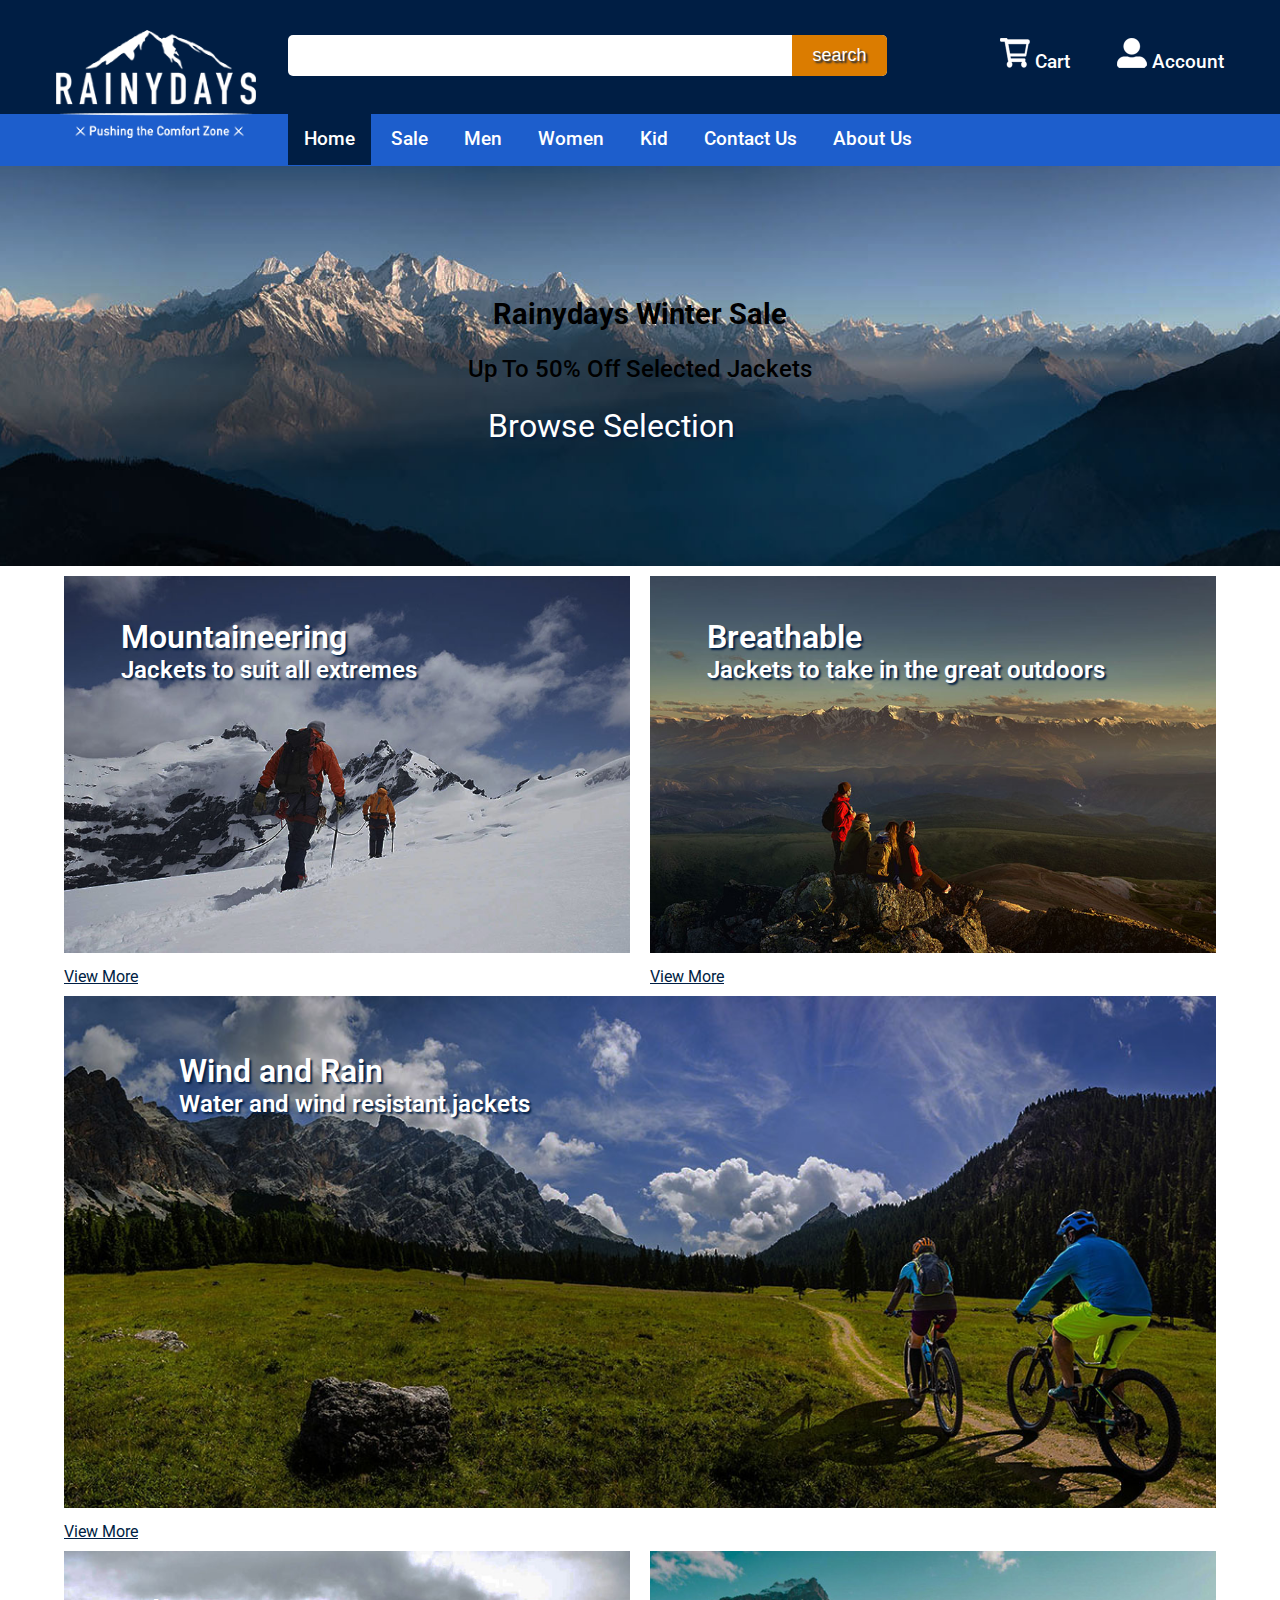
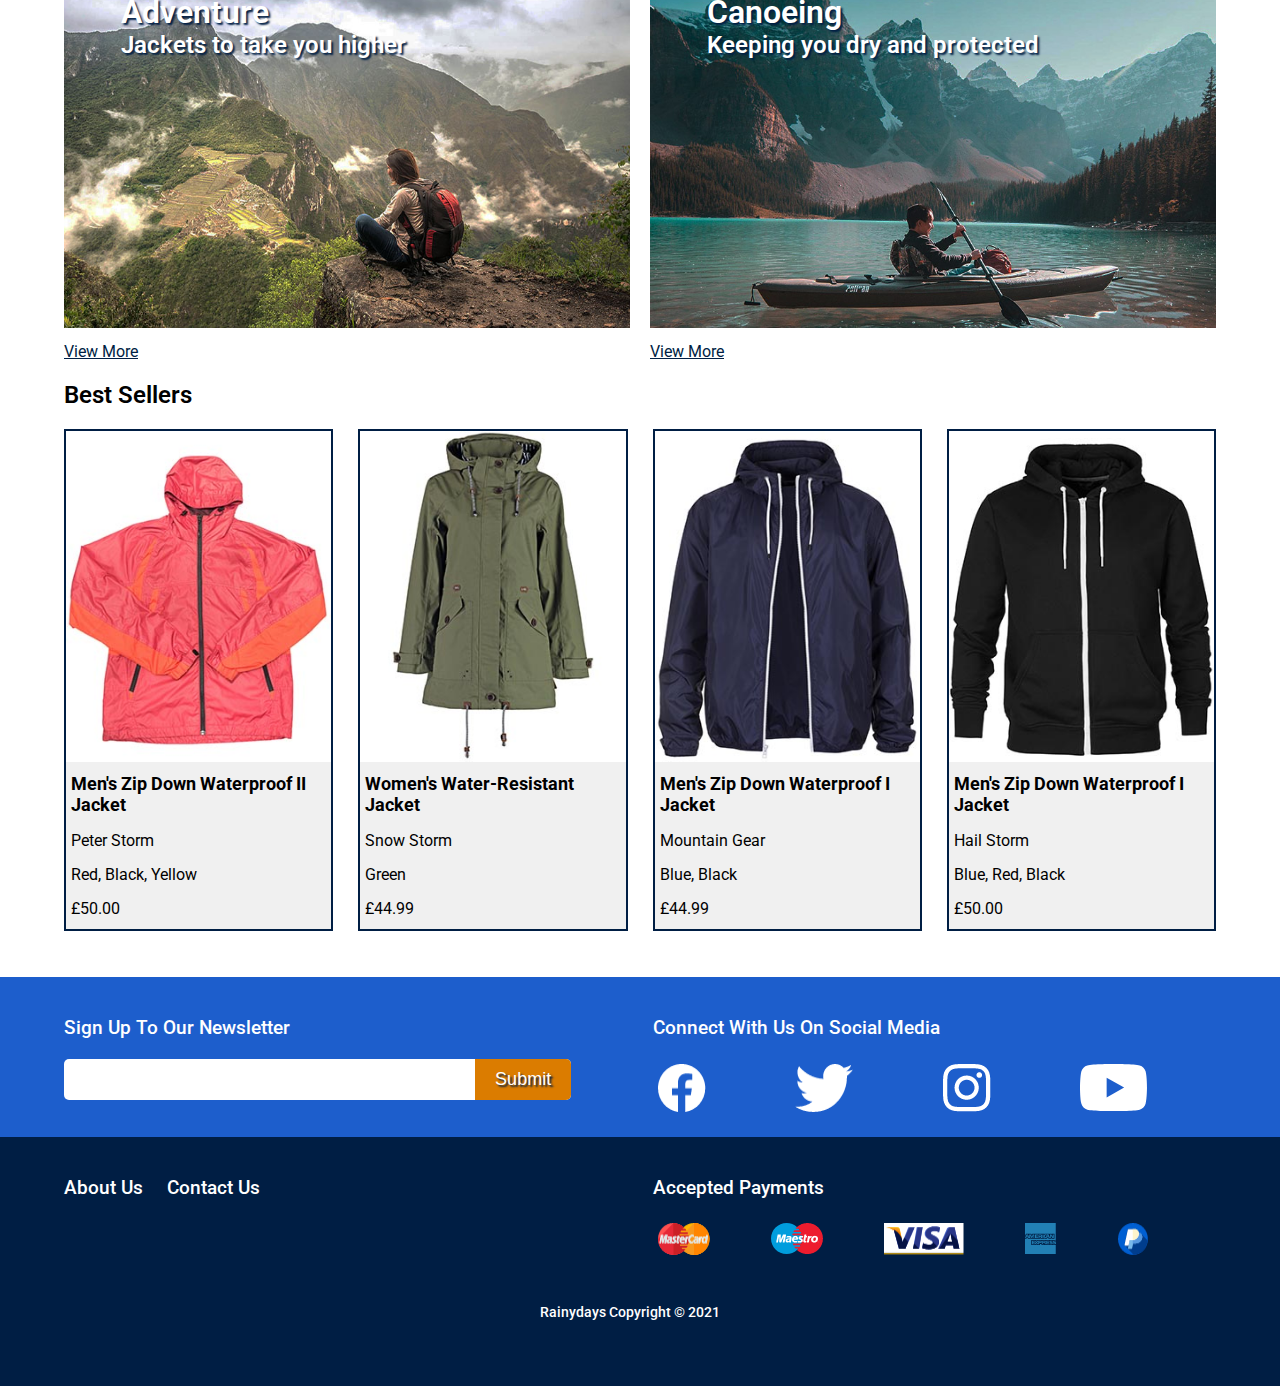
==== index.html @ 5846e400 "fixed icon names, missing label ids, etc" ====
<!DOCTYPE html>
<html lang="en-gb">
  <head>
    <meta charset="utf-8" />
    <meta name="viewport" content="width=device-width, initial-scale=1.0" />
    <meta name="author" content="Alexander Barrett" />
    <title>Rainydays | Jackets for all outdoor activities</title>
    <meta
      name="description"
      content="Rainydays sells jackets to suit all outdoor activities and weather conditions keeping you comfortable no matter the situation."
    />
    <link rel="preconnect" href="https://fonts.googleapis.com" />
    <link rel="preconnect" href="https://fonts.gstatic.com" crossorigin />
    <link
      href="https://fonts.googleapis.com/css2?family=Roboto:ital,wght@0,100;0,300;0,400;0,500;0,700;0,900;1,100;1,300;1,400;1,500;1,700;1,900&display=swap"
      rel="stylesheet"
    />
    <link rel="stylesheet" href="css/styles.css" />
    <link rel="stylesheet" href="css/index.css" />
  </head>
  <body>
    <header>
      <nav>
        <ul class="main-nav-container head-wrapper">
          <!-- menu drop down-->
          <li class="main-nav-menu">
            <label class="hamburger-label" for="menu-drop-down">
              <img
                src="images/interface_and_logo/menu_icon_1@2x.png"
                alt="Menu drop down"
                class="navigation-icons mobile-screen"
              />
            </label>
            <input type="checkbox" id="menu-drop-down" />
            <ul class="hamburger main-nav-menu">
              <li id="current"><a href="index.html">Home</a></li>
              <li><a href="products.html">Sale</a></li>
              <li><a href="products.html">Men</a></li>
              <li><a href="products.html">Women</a></li>
              <li><a href="products.html">Kid</a></li>
              <li><a href="contact.html">Contact Us</a></li>
              <li><a href="about.html">About Us</a></li>
            </ul>
          </li>
          <!-- search drop down-->
          <li class="main-nav-search">
            <label class="search-label" for="search-drop-down">
              <img
                src="images/interface_and_logo/search_icon_1@2x.png"
                alt="Search"
                class="navigation-icons mobile-screen"
              />
            </label>
            <input type="checkbox" id="search-drop-down" />
            <ul class="search main-nav-search">
              <li>
                <form action="#search">
                  <div class="input-container search-drop">
                    <input type="search" name="search" class="search-bar" />
                    <input type="submit" value="search" class="search-button" />
                  </div>
                </form>
              </li>
            </ul>
          </li>
          <!--Logo-->
          <li class="main-nav-logo">
            <a href="index.html">
              <img
                src="images/interface_and_logo/RainyDays_Logo_white_mobile.png"
                alt="Rainydays Logo"
                class="logo_mobile mobile-screen"
              />
              <img src="images/interface_and_logo/RainyDays_Logo_white.png" alt="Rainydays Logo" class="desktop-logo" />
            </a>
          </li>
          <!--Cart-->
          <li class="main-nav-cart">
            <a href="cart.html">
              <img src="images/interface_and_logo/empty_cart_icon_1@2x.png" alt="Cart Empty" class="navigation-icons" />
              <span class="desktop-nav">Cart</span>
            </a>
          </li>
          <li class="main-nav-account">
            <a href="account.html">
              <img src="images/interface_and_logo/account_icon_1@2x.png" alt="Account" class="navigation-icons" />
              <span class="desktop-nav">Account</span>
            </a>
          </li>
        </ul>
      </nav>
    </header>
    <main>
      <!-- welcome banner -->

      <section class="welcome-banner">
        <div class="page-wrapper">
          <div class="banner-content">
            <h1>Rainydays Winter Sale</h1>
            <p>Up To 50% Off Selected Jackets</p>
            <a href="products.html" class="cta">Browse Selection</a>
          </div>
        </div>
      </section>
      <!-- Quick links to men, women, kids disappear on tablet? and Desktop-->
      <section class="page-wrapper hide-quick-links">
        <h2>Browse Our Jackets</h2>
        <div class="quick-links">
          <div>
            <a href="products.html">
              <img src="images/promo_and_home_photos/men_small_square.jpg" alt="Men's Jackets" />
            </a>
            <h3>Men</h3>
          </div>
          <div>
            <a href="products.html">
              <img src="images/promo_and_home_photos/women_small_square.jpg" alt="Women's Jackets" />
            </a>
            <h3>Women</h3>
          </div>
          <div>
            <a href="products.html">
              <img src="images/promo_and_home_photos/kids_small_square.jpg" alt="Kid's Jackets" />
            </a>
            <h3>Kids</h3>
          </div>
        </div>
      </section>
      <!--  Promotional image section  -->
      <section class="promo-images page-wrapper">
        <div class="promo-images-grid">
          <div class="promo-images-container">
            <a href="products.html">
              <img
                src="images/promo_and_home_photos/mountain_climbing_small.jpg"
                alt="Mountain climbing"
                class="small-images"
              />
              <img
                src="images/promo_and_home_photos/mountain_climbing_large.jpg"
                alt="Mountain climbing"
                class="large-images"
              />
              <div class="image-content">
                <h2>Mountaineering</h2>
                <p>Jackets to suit all extremes</p>
              </div>
              <div class="image-content-button">
                <span class="cta">View More</span>
              </div>
            </a>
          </div>
          <div class="promo-images-container">
            <a href="products.html">
              <img
                src="images/promo_and_home_photos/mountain_view_small.jpg"
                alt="People sitting, with mountain range view"
                class="small-images"
              />
              <img
                src="images/promo_and_home_photos/mountain_view_large.jpg"
                alt="People sitting, with mountain range view"
                class="large-images"
              />
              <div class="image-content">
                <h2>Breathable</h2>
                <p>Jackets to take in the great outdoors</p>
              </div>
              <div class="image-content-button">
                <span class="cta">View More</span>
              </div>
            </a>
          </div>
        </div>
        <div class="promo-images-container">
          <a href="products.html">
            <img
              src="images/promo_and_home_photos/scenic_cycling_small.jpg"
              alt="Cycling through green scenery"
              class="small-wide-images"
            />
            <img
              src="images/promo_and_home_photos/scenic_cycling_medium.jpg"
              alt="Cycling through green scenery"
              class="medium-images"
            />
            <img
              src="images/promo_and_home_photos/scenic_cycling_large.jpg"
              alt="Cycling through green scenery"
              class="large-images"
            />
            <div class="image-content">
              <h2>Wind and Rain</h2>
              <p>Water and wind resistant jackets</p>
            </div>
            <div class="image-content-button">
              <span class="cta">View More</span>
            </div>
          </a>
        </div>
        <div class="promo-images-grid">
          <div class="promo-images-container">
            <a href="products.html">
              <img
                src="images/promo_and_home_photos/mountain_sitting_small.jpg"
                alt="Sitting up high with the mountains"
                class="small-images"
              />
              <img
                src="images/promo_and_home_photos/mountain_sitting_large.jpg"
                alt="Sitting up high with the mountains"
                class="large-images"
              />
              <div class="image-content">
                <h2>Adventure</h2>
                <p>Jackets to take you higher</p>
              </div>
              <div class="image-content-button">
                <span class="cta">View More</span>
              </div>
            </a>
          </div>
          <div class="promo-images-container">
            <a href="products.html">
              <img
                src="images/promo_and_home_photos/canoe_small.jpg"
                alt="Canoeing in turquoise waters"
                class="small-images"
              />
              <img
                src="images/promo_and_home_photos/canoe_large.jpg"
                alt="Canoeing in turquoise waters"
                class="large-images"
              />
              <div class="image-content">
                <h2>Canoeing</h2>
                <p>Keeping you dry and protected</p>
              </div>
              <div class="image-content-button">
                <span class="cta">View More</span>
              </div>
            </a>
          </div>
        </div>
      </section>
      <!--  Best sellers section  -->
      <section class="featured-products page-wrapper">
        <h2>Best Sellers</h2>
        <div class="product-list-grid">
          <div class="product-item">
            <a href="product.html">
              <img src="images/products/red_jacket_small.jpg" alt="Red Jacket" />
            </a>
            <h3>Men's Zip Down Waterproof II Jacket</h3>
            <div>
              <p>Peter Storm</p>
              <p>Red, Black, Yellow</p>
              <p>£50.00</p>
            </div>
          </div>
          <div class="product-item">
            <a href="product.html">
              <img src="images/products/green_jacket_small.jpg" alt="Green Jacket" />
            </a>
            <h3>Women's Water-Resistant Jacket</h3>
            <div>
              <p>Snow Storm</p>
              <p>Green</p>
              <p>£44.99</p>
            </div>
          </div>
          <div class="product-item">
            <a href="product.html">
              <img src="images/products/blue_jacket_small.jpg" alt="Blue Jacket" />
            </a>
            <h3>Men's Zip Down Waterproof I Jacket</h3>
            <div>
              <p>Mountain Gear</p>
              <p>Blue, Black</p>
              <p>£44.99</p>
            </div>
          </div>
          <div class="product-item">
            <a href="product.html">
              <img src="images/products/black_jacket_small.jpg" alt="Black Jacket" />
            </a>
            <h3>Men's Zip Down Waterproof I Jacket</h3>
            <div>
              <p>Hail Storm</p>
              <p>Blue, Red, Black</p>
              <p>£50.00</p>
            </div>
          </div>
        </div>
      </section>
    </main>

    <footer>
      <section class="foot-top">
        <div class="foot-wrapper page-wrapper">
          <div class="sign-up-container">
            <form class="sign-up">
              <label for="signup-email">Sign Up To Our Newsletter</label>
              <div class="input-container">
                <input type="email" name="signup-email" id="signup-email" class="email-input" />
                <input type="submit" value="Submit" class="submit-button" />
              </div>
            </form>
          </div>
          <div>
            <p class="">Connect With Us On Social Media</p>
            <div class="footer-icon-flexbox">
              <img src="images/interface_and_logo/icons/Icon-awesome-facebook.png" alt="Facebook Icon" />
              <img src="images/interface_and_logo/icons/Icon-awesome-twitter.png" alt="Twitter Icon" />
              <img src="images/interface_and_logo/icons/Icon-awesome-instagram.png" alt="Instagram Icon" />
              <img src="images/interface_and_logo/icons/Icon-awesome-youtube.png" alt="Youtube Icon" />
            </div>
          </div>
        </div>
      </section>
      <section class="foot-bot">
        <div class="foot-wrapper page-wrapper">
          <div>
            <p><a href="about.html" class="">About Us</a></p>
            <p><a href="contact.html" class="">Contact Us</a></p>
          </div>
          <div class="payment-icons">
            <p>Accepted Payments</p>
            <div class="footer-icon-flexbox">
              <img src="images/interface_and_logo/icons/mastercard_logo_1x.png" alt="Mastercard Logo" />
              <img src="images/interface_and_logo/icons/maestro_logo_1x.png" alt="Maestro Logo" />
              <img src="images/interface_and_logo/icons/visa_logo_1x.png" alt="Visa Logo" />
              <img src="images/interface_and_logo/icons/american_express_logo_1x.png" alt="American Express Logo" />
              <img src="images/interface_and_logo/icons/pay_pal_logo.png" alt="Pay Pal Logo" />
            </div>
          </div>
        </div>
        <div class="footer-copyright">
          <p>Rainydays Copyright &copy; 2021</p>
        </div>
      </section>
    </footer>
  </body>
</html>
---- css/styles.css ----
/* colors */
:root {
  --dark-blue: #001e44;
  --light-blue: #1d5ecc;
  --cta-orange: #db7c00;
  --cta-green: #1bc2a3;
  --grey: #f0f0f0;
}

/*
Font Sizes:
10px = 0.625rem
12px = 0.75rem      captions sorting
14px = 0.875rem 
16px = 1rem         (base) regular (400) - body, medium (500) - subhead 2
18px = 1.125rem     medium (500)- buttons + subhead 1
20px = 1.25rem      medium (500)- page header
24px = 1.5rem       medium (500)- home pic caption text
30px = 1.875rem
32px = 2rem         regular (400) - picture headers

*/

body {
  margin: auto;
  padding-top: 0px;
  font-family: roboto;
  min-height: 100vh;
  display: grid;
  grid-template-rows: auto 1fr auto;
}

/*General styles*/

header {
  background: var(--dark-blue);
  z-index: 1; /*prevent banner link area covering parts of header*/
}

header,
footer {
  color: #fff;
}

h1 {
  font-size: 1.8rem;
  margin-top: 10px;
  text-align: center;
}

h2 {
  font-size: 1.5rem;
  font-weight: 600;
}

h3 {
  font-size: 1.125rem;
}

footer p {
  font-size: 1.2rem;
  font-weight: 500;
}

a {
  cursor: pointer;
  color: #001e44;
}

header a,
footer a {
  text-decoration: none;
  color: #fff;
  font-size: 1.2rem;
  font-weight: 500;
}

div.page-bread-crumbs {
  margin: 10px;
}

/*standard wrappers for content (careful where adding to nav bar and footer)*/
.head-wrapper,
.page-wrapper {
  max-width: 1200px;
  width: 90%;
  margin: 0px auto;
}

/*Hidden for small screens and hamburgers*/
.desktop-nav-account,
#menu-drop-down,
#search-drop-down,
.large-images,
.medium-images,
.desktop-nav,
.desktop-logo,
.main-nav-contact {
  display: none;
}

/*general input, form and button styles*/

footer input,
nav input {
  /*because safari is annoying!*/
  -webkit-appearance: none;
  -moz-appearance: none;
  appearance: none;
  opacity: 1; /*stops faded appearance*/
  display: inline;
  padding: 10px;
  margin: 0;
  border: none;
  font-size: 1.125rem;
  font-weight: 500;
  border-radius: 5px;
}

.input-container {
  display: block;
  position: relative;
  width: 90%;
  height: 100%;
  background-color: white;
  box-sizing: border-box;
  border: none;
  padding: 0;
  border-radius: 5px;
  height: 41px;
  margin: 0;
}

.email-input,
.search-bar {
  height: 100%;
  width: 100%;
  background-color: transparent;
  padding: 0px 0px 0px 5px;
}

/*adjust search bar for drop down to avoid hitting edges of screen */
ul search {
  margin: 0 20px;
}

.search-drop {
  margin: 0 20px;
}

/*input buttons*/
.submit-button,
.search-button {
  position: absolute;
  color: #fff;
  background: var(--cta-orange);
  cursor: pointer;
  border-radius: 0px 5px 5px 0px;
  font-weight: 500;
  text-shadow: 2px 2px 2px var(--dark-blue);
  position: absolute;
  top: 0;
  right: 0;
}

.search-button,
.submit-button {
  height: 100%; /*needed to fix firefox 1px difference!*/
  padding: 0 20px;
  width: auto;
}

span {
  content: "\A";
  white-space: pre;
}
/* general hover interactions*/

.submit-button:hover,
.search-button:hover {
  color: var(--cta-orange);
  background-color: #fff;
  outline: 2px solid var(--cta-orange);
  text-shadow: none;
}

section.featured-products a img:hover,
section.promo-images a img:hover {
  outline: 5px solid var(--dark-blue);
  outline-offset: -5px;
}

.welcome-banner a:hover {
  text-decoration: none;
  text-shadow: 4px 4px 2px var(--light-blue);
}

a:hover {
  text-decoration: underline;
}

/*-------  Navigation --------*/
/* need to add a drop shadow to the menu element maybe on smaller pages when it hits footer*/

nav ul {
  margin: 0;
  padding-left: 0;
  display: flex;
  justify-content: space-between;
}

nav li {
  display: block;
  float: left;
  padding: 1rem;
  text-decoration: none;
}

nav ul li ul {
  background: var(--light-blue);
  display: none;
  position: absolute;
  margin-top: 0px;
  left: 0px;
}

nav ul li.main-nav-cart ul {
  display: inline-flex;
  position: relative;
  background: none;
}

nav ul li ul li {
  background: var(--light-blue);
  position: relative;
  z-index: 1;
  /* put menu drop on top of page content highest number on top when multiples items use it, need pos fix/rel/absolute*/
}

nav ul li.main-nav-cart ul li {
  background: none;
}

/*show the check box menus*/
#search-drop-down:checked ~ ul,
#menu-drop-down:checked ~ ul {
  display: block;
}

.hamburger li,
.search li {
  width: 100vw;
}

.logo_mobile {
  padding-top: 10px;
  min-width: 80px;
  max-width: 180px;
  width: 100%;
}

.navigation-icons {
  min-width: 25px;
  max-width: 50px;
  width: 100%;
  padding-top: 20px;
  margin-bottom: 15px; /*to push drop downs down*/
}

/*-------  Footer styling  --------*/

footer img {
  padding: 5px;
}

.payment-icons img {
  max-width: 80px;
}

.foot-top {
  background: var(--light-blue);
  padding: 20px 0px;
}

.foot-bot {
  background: var(--dark-blue);
  padding: 20px 0px;
}

footer input {
  border: none;
  width: 80%;
}

div.sign-up-container {
  margin-top: 9px;
}

footer div.input-container {
  margin-top: 20px;
}

footer label {
  font-size: 1.2rem;
  font-weight: 500;
}

footer form {
  padding: 10px 0;
}

.footer-icon-flexbox {
  display: flex;
  justify-content: space-between;
  max-width: 500px;
}

.footer-copyright {
  text-align: center;
  padding: 30px 0px;
}

.footer-copyright p {
  font-size: 0.9rem;
}

/*------- Home Page Content ------*/

/*quick links section on mobile*/

.quick-links {
  display: grid;
  grid-template-columns: repeat(3, minmax(0, 1fr));
  grid-gap: 10px;
}

div.quick-links img {
  border-radius: 50%;
  width: 100%;
}

div.quick-links h3 {
  text-align: center;
}

/*---banner and promo image styling --*/

.welcome-banner {
  background-image: url("../images/promo_and_home_photos/home_banner_small_dark.jpg");
  background-size: cover;
  min-height: 400px;
  background-repeat: no-repeat;
  background-position-x: center;
  background-position-y: top;
  position: relative;
}

section.welcome-banner p {
  font-size: 1.5rem;
  font-weight: 500;
}

.banner-content {
  position: absolute;
  top: 50%;
  left: 50%;
  transform: translate(-50%, -50%);
}

.welcome-banner a {
  font-size: 2rem;
  margin-bottom: 0;
  text-align: center;
  padding: 20px;
}

.welcome-banner a,
div.image-content p,
div.image-content h2 {
  text-decoration: none;
  color: #fff;
  text-shadow: 2px 2px 2px var(--dark-blue);
}

.promo-images-container {
  position: relative;
}

.image-content {
  position: absolute;
  top: 10%;
  left: 10%;
}

div.image-content h2 {
  font-size: 2rem;
  margin: 10px 0px 0px 0px;
}

div.image-content p {
  margin: 0 30px 0 0;
  font-size: 1.5rem;
  font-weight: 600;
}

section.promo-images img {
  width: 100%;
  margin: 10px 0px;
}

/* bestsellers/product list page */

.product-list-grid {
  display: grid;
  grid-template-columns: repeat(1, 1fr);
  grid-auto-rows: 1fr;
  row-gap: 25px;
  margin-bottom: 50px;
}

.product-item {
  background-color: var(--grey);
  display: grid;
  border: 2px solid var(--dark-blue);
  grid-template-rows: auto 2/5 3/5 auto;
  height: 100%;
}

.product-item img {
  width: 100%;
}

.product-item p,
.product-item h3 {
  margin: 5px 5px;
  text-transform: capitalize;
}

.product-item p {
  padding: 5px 0px;
}

/*tablet styles*/

@media only screen and (min-width: 700px) {
  /*2 column grid for promo images and footer */
  .promo-images-grid,
  .foot-wrapper {
    display: grid;
    grid-template-columns: 1fr 1fr;
    gap: 25px;
  }

  .promo-images-grid {
    grid-gap: 20px;
  }

  section.foot-bot p {
    display: inline-block;
    margin-right: 20px;
  }

  /* added column to grid for product section*/
  .product-list-grid {
    grid-template-columns: repeat(2, 1fr);
    grid-gap: 25px;
  }

  /*swap out a promo image for a wider version*/
  .small-wide-images {
    display: none;
  }

  .medium-images {
    display: inline-block;
  }
}

@media only screen and (min-width: 945px) {
  /*Hiding small images, quick links section, and un-need mobile elements */
  .small-images,
  .mobile-nav,
  .hide-quick-links,
  .medium-images,
  .mobile-screen {
    display: none;
  }
  /* add flex cleared item to normal flow*/
  .flex-clear {
    position: relative;
  }
  /*larger images added for desktop viewing*/
  .large-images {
    display: inline-block;
  }

  .welcome-banner {
    background-image: url("../images/promo_and_home_photos/home_banner_large_dark.jpg");
  }

  /* 4 column product grid*/
  .product-list-grid {
    grid-template-columns: repeat(4, 1fr);
  }

  /*The Nav bar re-construction to grid, needs more work to shrink it a bit*/
  header {
    background: linear-gradient(var(--dark-blue), var(--dark-blue) 114px, var(--light-blue) 114px, var(--light-blue));
  }

  .main-nav-container {
    display: grid;
    grid-template-areas:
      "logo search cart account"
      "logo nav nav nav";
    grid-template-columns: auto 1fr auto;
    grid-template-rows: auto auto;
    align-items: center;
  }

  .main-nav-logo {
    grid-area: logo;
  }
  .main-nav-search {
    grid-area: search;
  }
  .main-nav-cart {
    grid-area: cart;
  }
  .main-nav-account {
    grid-area: account;
  }
  .main-nav-menu {
    grid-area: nav;
  }

  .hamburger li,
  .search li {
    display: inline;
    margin: 0;
    width: 80%;
  }

  #search-drop-down ~ ul,
  #menu-drop-down ~ ul {
    display: block;
    width: 100%;
  }

  .search-drop {
    margin: 0;
  }

  .head-wrapper {
    width: 100%;
  }

  .desktop-logo {
    display: block;
    max-width: 200px;
    padding-top: 2px;
  }

  .navigation-icons {
    max-width: 30px;
    padding-top: 0px;
    padding-left: 15px;
    margin-bottom: 0px; /*to push drop downs, not need at desktop*/
  }

  .desktop-nav-account,
  .desktop-nav {
    display: inline;
  }

  nav ul li ul,
  nav ul li ul li {
    background: none;
  }

  /*fix floats and absolutes from drop downs*/
  nav li {
    float: none;
    position: relative;
  }

  nav ul li.main-nav-search ul,
  nav ul li.main-nav-menu ul,
  .main-nav-contact {
    display: inline-flex;
    position: relative;
    background: none;
  }

  /*two different hovers because one section has 4px more 
  height than another and I couldn't find a way to increase the size nicely*/
  #current,
  .main-nav-menu li:hover {
    background: var(--dark-blue);
  }
}
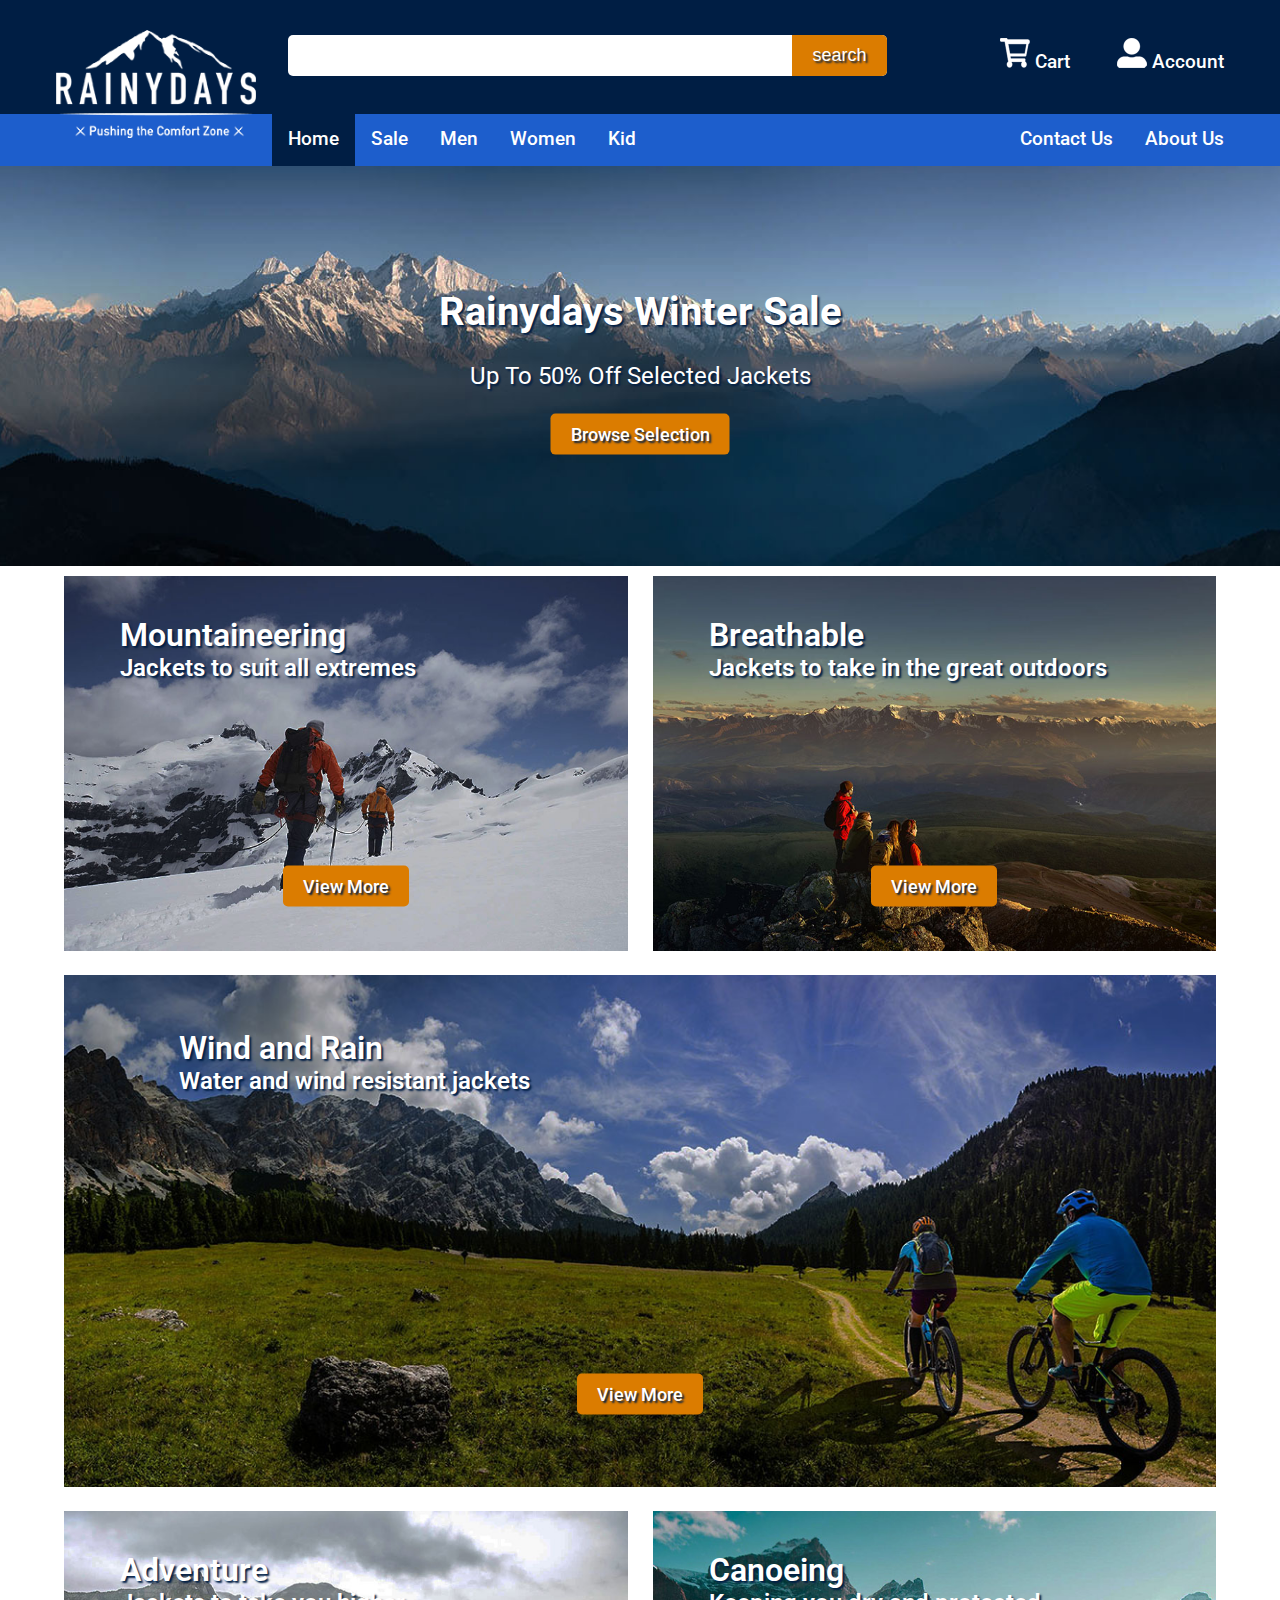
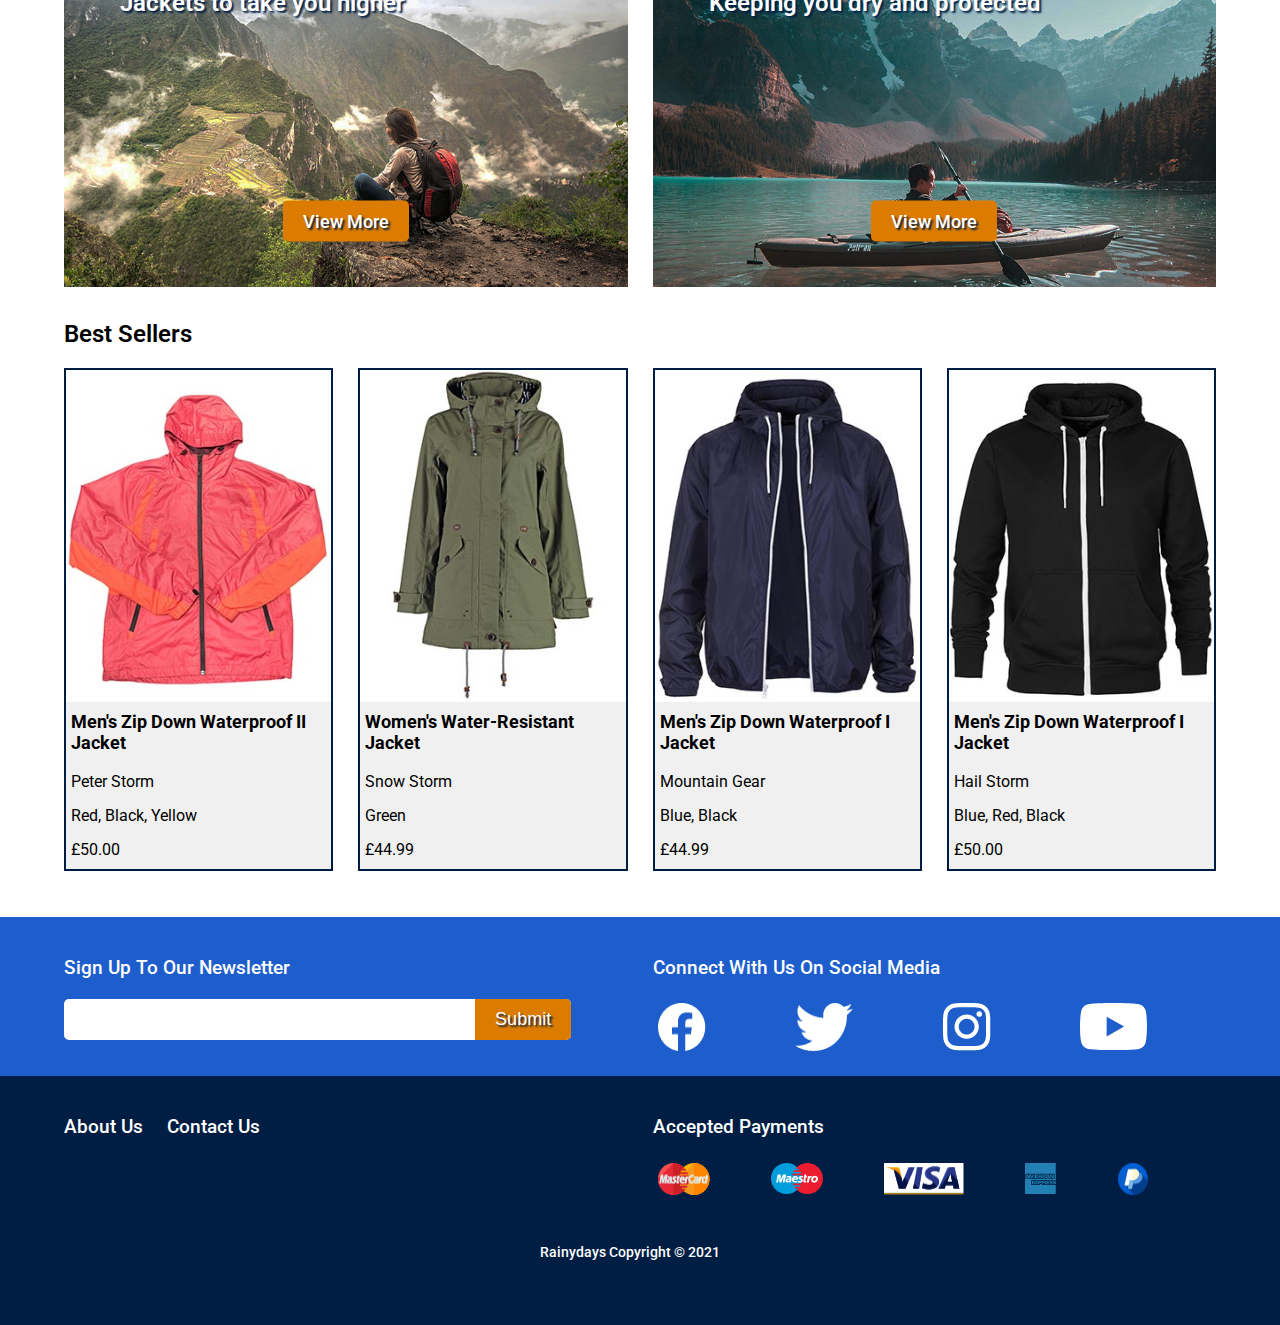
==== commit 34e73383: "add html for all pages, rearranged css files." ====
--- a/index.html
+++ b/index.html
@@ -15,8 +15,9 @@
       href="https://fonts.googleapis.com/css2?family=Roboto:ital,wght@0,100;0,300;0,400;0,500;0,700;0,900;1,100;1,300;1,400;1,500;1,700;1,900&display=swap"
       rel="stylesheet"
     />
+
+    <link rel="stylesheet" href="css/pages/index.css" />
     <link rel="stylesheet" href="css/styles.css" />
-    <link rel="stylesheet" href="css/index.css" />
   </head>
   <body>
     <header>
@@ -128,7 +129,7 @@
       </section>
       <!--  Promotional image section  -->
       <section class="promo-images page-wrapper">
-        <div class="promo-images-grid">
+        <div class="two-column-grid">
           <div class="promo-images-container">
             <a href="products.html">
               <img
@@ -198,7 +199,7 @@
             </div>
           </a>
         </div>
-        <div class="promo-images-grid">
+        <div class="two-column-grid">
           <div class="promo-images-container">
             <a href="products.html">
               <img
@@ -294,10 +295,9 @@
         </div>
       </section>
     </main>
-
     <footer>
       <section class="foot-top">
-        <div class="foot-wrapper page-wrapper">
+        <div class="two-column-grid page-wrapper">
           <div class="sign-up-container">
             <form class="sign-up">
               <label for="signup-email">Sign Up To Our Newsletter</label>
@@ -319,7 +319,7 @@
         </div>
       </section>
       <section class="foot-bot">
-        <div class="foot-wrapper page-wrapper">
+        <div class="two-column-grid page-wrapper">
           <div>
             <p><a href="about.html" class="">About Us</a></p>
             <p><a href="contact.html" class="">Contact Us</a></p>
--- a/css/pages/index.css
+++ b/css/pages/index.css
@@ -0,0 +1,161 @@
+/*------- Home Page Content ------*/
+
+/*quick links section on mobile*/
+
+.quick-links {
+  display: grid;
+  grid-template-columns: repeat(3, minmax(0, 1fr));
+  grid-gap: 10px;
+}
+
+div.quick-links img {
+  border-radius: 50%;
+  width: 100%;
+}
+
+div.quick-links h3 {
+  text-align: center;
+}
+
+/*---banner and promo image styling --*/
+
+.welcome-banner {
+  background-image: url("../../images/promo_and_home_photos/home_banner_small_dark.jpg");
+  background-size: cover;
+  min-height: 400px;
+  background-repeat: no-repeat;
+  background-position-x: center;
+  background-position-y: top;
+  position: relative;
+  text-align: center;
+}
+
+section.welcome-banner h1,
+section.welcome-banner p {
+  color: white;
+  text-shadow: 2px 2px 2px var(--dark-blue);
+}
+
+section.welcome-banner a {
+  display: inline-block;
+  text-align: center;
+}
+
+section.welcome-banner h1 {
+  font-size: 2.5rem;
+}
+
+section.welcome-banner p {
+  font-size: 1.5rem;
+}
+
+.banner-content {
+  position: absolute;
+  top: 50%;
+  left: 50%;
+  transform: translate(-50%, -50%);
+}
+
+.welcome-banner a,
+div.image-content p,
+div.image-content h2 {
+  text-decoration: none;
+  color: #fff;
+  text-shadow: 2px 2px 2px var(--dark-blue);
+}
+
+.promo-images-container {
+  position: relative;
+}
+
+.image-content {
+  position: absolute;
+  top: 10%;
+  left: 10%;
+}
+
+.image-content-button {
+  position: absolute;
+  top: 80%;
+  left: 50%;
+  transform: translate(-50%, -50%);
+}
+
+div.image-content h2 {
+  font-size: 2rem;
+  margin: 10px 0px 0px 0px;
+}
+
+div.image-content p {
+  margin: 0 30px 0 0;
+  font-size: 1.5rem;
+  font-weight: 600;
+}
+
+section.promo-images img {
+  width: 100%;
+  margin: 10px 0px;
+}
+
+.large-images,
+.medium-images {
+  display: none;
+}
+
+/* bestsellers/product list page */
+
+.product-list-grid {
+  display: grid;
+  grid-template-columns: repeat(1, 1fr);
+  grid-auto-rows: 1fr;
+  row-gap: 25px;
+  margin-bottom: 50px;
+}
+
+/*tablet styles*/
+
+@media only screen and (min-width: 700px) {
+  .promo-images-grid {
+    grid-gap: 20px;
+  }
+
+  .promo-images-grid {
+    gap: 25px;
+  }
+
+  /*swap out a promo image for a wider version*/
+  .small-wide-images {
+    display: none;
+  }
+
+  .medium-images {
+    display: inline-block;
+  }
+
+  .product-list-grid {
+    grid-template-columns: repeat(2, 1fr);
+    grid-gap: 25px;
+  }
+}
+
+@media only screen and (min-width: 945px) {
+  /*Hiding small images, quick links section, and un-need mobile elements */
+  .small-images,
+  .medium-images {
+    display: none;
+  }
+
+  /*larger images added for desktop viewing*/
+  .large-images {
+    display: inline-block;
+  }
+
+  .welcome-banner {
+    background-image: url("../../images/promo_and_home_photos/home_banner_large_dark.jpg");
+  }
+
+  /* 4 column product grid*/
+  .product-list-grid {
+    grid-template-columns: repeat(4, 1fr);
+  }
+}
--- a/css/styles.css
+++ b/css/styles.css
@@ -28,6 +28,21 @@
   min-height: 100vh;
   display: grid;
   grid-template-rows: auto 1fr auto;
+  /* overflow-x: hidden; /*prevent drop down menu overflow*/
+}
+
+/*messing around with animations*/
+main {
+  animation: fadein 1.5s;
+}
+
+@keyframes fadein {
+  from {
+    opacity: 0;
+  }
+  to {
+    opacity: 1;
+  }
 }
 
 /*General styles*/
@@ -55,6 +70,10 @@
 
 h3 {
   font-size: 1.125rem;
+}
+
+p {
+  font-size: 1rem;
 }
 
 footer p {
@@ -77,6 +96,29 @@
 
 div.page-bread-crumbs {
   margin: 10px;
+}
+
+.cta {
+  padding: 10px 20px;
+  font-size: 1.125rem;
+  font-weight: 500;
+  background: var(--cta-orange);
+  border-radius: 5px;
+  text-shadow: 2px 2px 2px var(--dark-blue);
+  color: white;
+  text-decoration: none;
+}
+
+.cta-green {
+  background-color: var(--cta-green);
+}
+
+.button-container a,
+.button-container input {
+  display: block;
+  width: 80%;
+  text-align: center;
+  margin: 0 auto;
 }
 
 /*standard wrappers for content (careful where adding to nav bar and footer)*/
@@ -87,12 +129,16 @@
   margin: 0px auto;
 }
 
+.page-wrapper-small {
+  max-width: 600px;
+  width: 90%;
+  margin: 0px auto;
+}
+
 /*Hidden for small screens and hamburgers*/
 .desktop-nav-account,
 #menu-drop-down,
 #search-drop-down,
-.large-images,
-.medium-images,
 .desktop-nav,
 .desktop-logo,
 .main-nav-contact {
@@ -100,6 +146,24 @@
 }
 
 /*general input, form and button styles*/
+label {
+  font-size: 1rem;
+  margin: 10px 0;
+}
+
+section.contact-form textarea,
+section.contact-form input {
+  -webkit-appearance: none;
+  -moz-appearance: none;
+  appearance: none;
+  opacity: 1;
+  display: inline;
+  padding: 10px;
+  margin: 0;
+  font-size: 1.125rem;
+  font-weight: 500;
+  border-radius: 5px;
+}
 
 footer input,
 nav input {
@@ -145,7 +209,7 @@
 }
 
 .search-drop {
-  margin: 0 20px;
+  margin: 0 50px 0 auto;
 }
 
 /*input buttons*/
@@ -170,33 +234,40 @@
   width: auto;
 }
 
-span {
-  content: "\A";
-  white-space: pre;
-}
 /* general hover interactions*/
 
 .submit-button:hover,
-.search-button:hover {
+.search-button:hover,
+.cta:hover {
+  transition: 700ms;
   color: var(--cta-orange);
   background-color: #fff;
   outline: 2px solid var(--cta-orange);
   text-shadow: none;
 }
 
+.cta-green:hover {
+  transition: 700ms;
+  color: var(--cta-green);
+  background-color: #fff;
+  outline: 2px solid var(--cta-green);
+  text-shadow: none;
+}
+
 section.featured-products a img:hover,
 section.promo-images a img:hover {
   outline: 5px solid var(--dark-blue);
   outline-offset: -5px;
 }
 
-.welcome-banner a:hover {
-  text-decoration: none;
-  text-shadow: 4px 4px 2px var(--light-blue);
-}
-
 a:hover {
   text-decoration: underline;
+}
+
+#current,
+.main-nav-menu li:hover {
+  transition: 750ms;
+  background: var(--dark-blue);
 }
 
 /*-------  Navigation --------*/
@@ -250,6 +321,8 @@
 .hamburger li,
 .search li {
   width: 100vw;
+  overflow-x: hidden; /*prevent drop down menu overflow*/
+  box-shadow: -1px 10px 5px var(--dark-blue);
 }
 
 .logo_mobile {
@@ -324,108 +397,21 @@
   font-size: 0.9rem;
 }
 
-/*------- Home Page Content ------*/
-
-/*quick links section on mobile*/
-
-.quick-links {
-  display: grid;
-  grid-template-columns: repeat(3, minmax(0, 1fr));
-  grid-gap: 10px;
-}
-
-div.quick-links img {
-  border-radius: 50%;
-  width: 100%;
-}
-
-div.quick-links h3 {
-  text-align: center;
-}
-
-/*---banner and promo image styling --*/
-
-.welcome-banner {
-  background-image: url("../images/promo_and_home_photos/home_banner_small_dark.jpg");
-  background-size: cover;
-  min-height: 400px;
-  background-repeat: no-repeat;
-  background-position-x: center;
-  background-position-y: top;
-  position: relative;
-}
-
-section.welcome-banner p {
-  font-size: 1.5rem;
-  font-weight: 500;
-}
-
-.banner-content {
-  position: absolute;
-  top: 50%;
-  left: 50%;
-  transform: translate(-50%, -50%);
-}
-
-.welcome-banner a {
-  font-size: 2rem;
-  margin-bottom: 0;
-  text-align: center;
-  padding: 20px;
-}
-
-.welcome-banner a,
-div.image-content p,
-div.image-content h2 {
-  text-decoration: none;
-  color: #fff;
-  text-shadow: 2px 2px 2px var(--dark-blue);
-}
-
-.promo-images-container {
-  position: relative;
-}
-
-.image-content {
-  position: absolute;
-  top: 10%;
-  left: 10%;
-}
-
-div.image-content h2 {
-  font-size: 2rem;
-  margin: 10px 0px 0px 0px;
-}
-
-div.image-content p {
-  margin: 0 30px 0 0;
-  font-size: 1.5rem;
-  font-weight: 600;
-}
-
-section.promo-images img {
-  width: 100%;
-  margin: 10px 0px;
-}
-
-/* bestsellers/product list page */
-
-.product-list-grid {
-  display: grid;
-  grid-template-columns: repeat(1, 1fr);
-  grid-auto-rows: 1fr;
-  row-gap: 25px;
-  margin-bottom: 50px;
-}
-
+/*Product item displays for home/products/product page*/
 .product-item {
   background-color: var(--grey);
-  display: grid;
+  display: flex;
+  flex-direction: column;
+  flex: start;
   border: 2px solid var(--dark-blue);
-  grid-template-rows: auto 2/5 3/5 auto;
   height: 100%;
 }
 
+.product-item div:last-child {
+  margin-top: auto;
+}
+
+.product-image-container img,
 .product-item img {
   width: 100%;
 }
@@ -440,72 +426,61 @@
   padding: 5px 0px;
 }
 
+/*allows down to around 300px width smallest screen on data shows 320px*/
+@media only screen and (max-width: 359px) {
+  nav li {
+    padding: 0.6rem;
+  }
+
+  .footer-icon-flexbox {
+    flex-wrap: wrap;
+  }
+}
+
 /*tablet styles*/
 
 @media only screen and (min-width: 700px) {
   /*2 column grid for promo images and footer */
-  .promo-images-grid,
-  .foot-wrapper {
+  .two-column-grid {
     display: grid;
     grid-template-columns: 1fr 1fr;
     gap: 25px;
   }
 
-  .promo-images-grid {
-    grid-gap: 20px;
-  }
-
   section.foot-bot p {
     display: inline-block;
     margin-right: 20px;
   }
 
-  /* added column to grid for product section*/
-  .product-list-grid {
-    grid-template-columns: repeat(2, 1fr);
-    grid-gap: 25px;
-  }
-
-  /*swap out a promo image for a wider version*/
-  .small-wide-images {
-    display: none;
-  }
-
-  .medium-images {
-    display: inline-block;
-  }
+  /* added column to grid for product section/product page*/
 }
 
 @media only screen and (min-width: 945px) {
   /*Hiding small images, quick links section, and un-need mobile elements */
-  .small-images,
   .mobile-nav,
   .hide-quick-links,
-  .medium-images,
   .mobile-screen {
     display: none;
   }
-  /* add flex cleared item to normal flow*/
+  /* add flex cleared item to normal flow navbar!*/
   .flex-clear {
     position: relative;
   }
-  /*larger images added for desktop viewing*/
-  .large-images {
-    display: inline-block;
-  }
-
-  .welcome-banner {
-    background-image: url("../images/promo_and_home_photos/home_banner_large_dark.jpg");
-  }
-
-  /* 4 column product grid*/
-  .product-list-grid {
-    grid-template-columns: repeat(4, 1fr);
+
+  /*prevents open drop-down affecting desktop layout*/
+  #search-drop-down:checked ~ ul,
+  #menu-drop-down:checked ~ ul {
+    display: flex;
   }
 
   /*The Nav bar re-construction to grid, needs more work to shrink it a bit*/
   header {
     background: linear-gradient(var(--dark-blue), var(--dark-blue) 114px, var(--light-blue) 114px, var(--light-blue));
+  }
+
+  .hamburger li,
+  .search li {
+    box-shadow: none;
   }
 
   .main-nav-container {
@@ -534,15 +509,39 @@
     grid-area: nav;
   }
 
-  .hamburger li,
+  .hamburger li {
+    width: auto;
+    margin: 0;
+  }
+
+  #menu-drop-down ~ ul {
+    display: flex;
+    justify-content: flex-start;
+    margin: 0;
+    padding: 0;
+  }
+
+  /*pushes the second to last and inturn last li item to the right*/
+  li:nth-last-of-type(2) {
+    margin-left: auto;
+  }
+
   .search li {
     display: inline;
     margin: 0;
     width: 80%;
   }
 
-  #search-drop-down ~ ul,
-  #menu-drop-down ~ ul {
+  .main-nav-menu a {
+    display: block;
+    padding: 16px;
+  }
+  .main-nav-menu li,
+  .main-nav-menu {
+    padding: 0;
+  }
+
+  #search-drop-down ~ ul {
     display: block;
     width: 100%;
   }
@@ -585,17 +584,9 @@
   }
 
   nav ul li.main-nav-search ul,
-  nav ul li.main-nav-menu ul,
-  .main-nav-contact {
+  nav ul li.main-nav-menu ul {
     display: inline-flex;
     position: relative;
     background: none;
   }
-
-  /*two different hovers because one section has 4px more 
-  height than another and I couldn't find a way to increase the size nicely*/
-  #current,
-  .main-nav-menu li:hover {
-    background: var(--dark-blue);
-  }
-}
+}
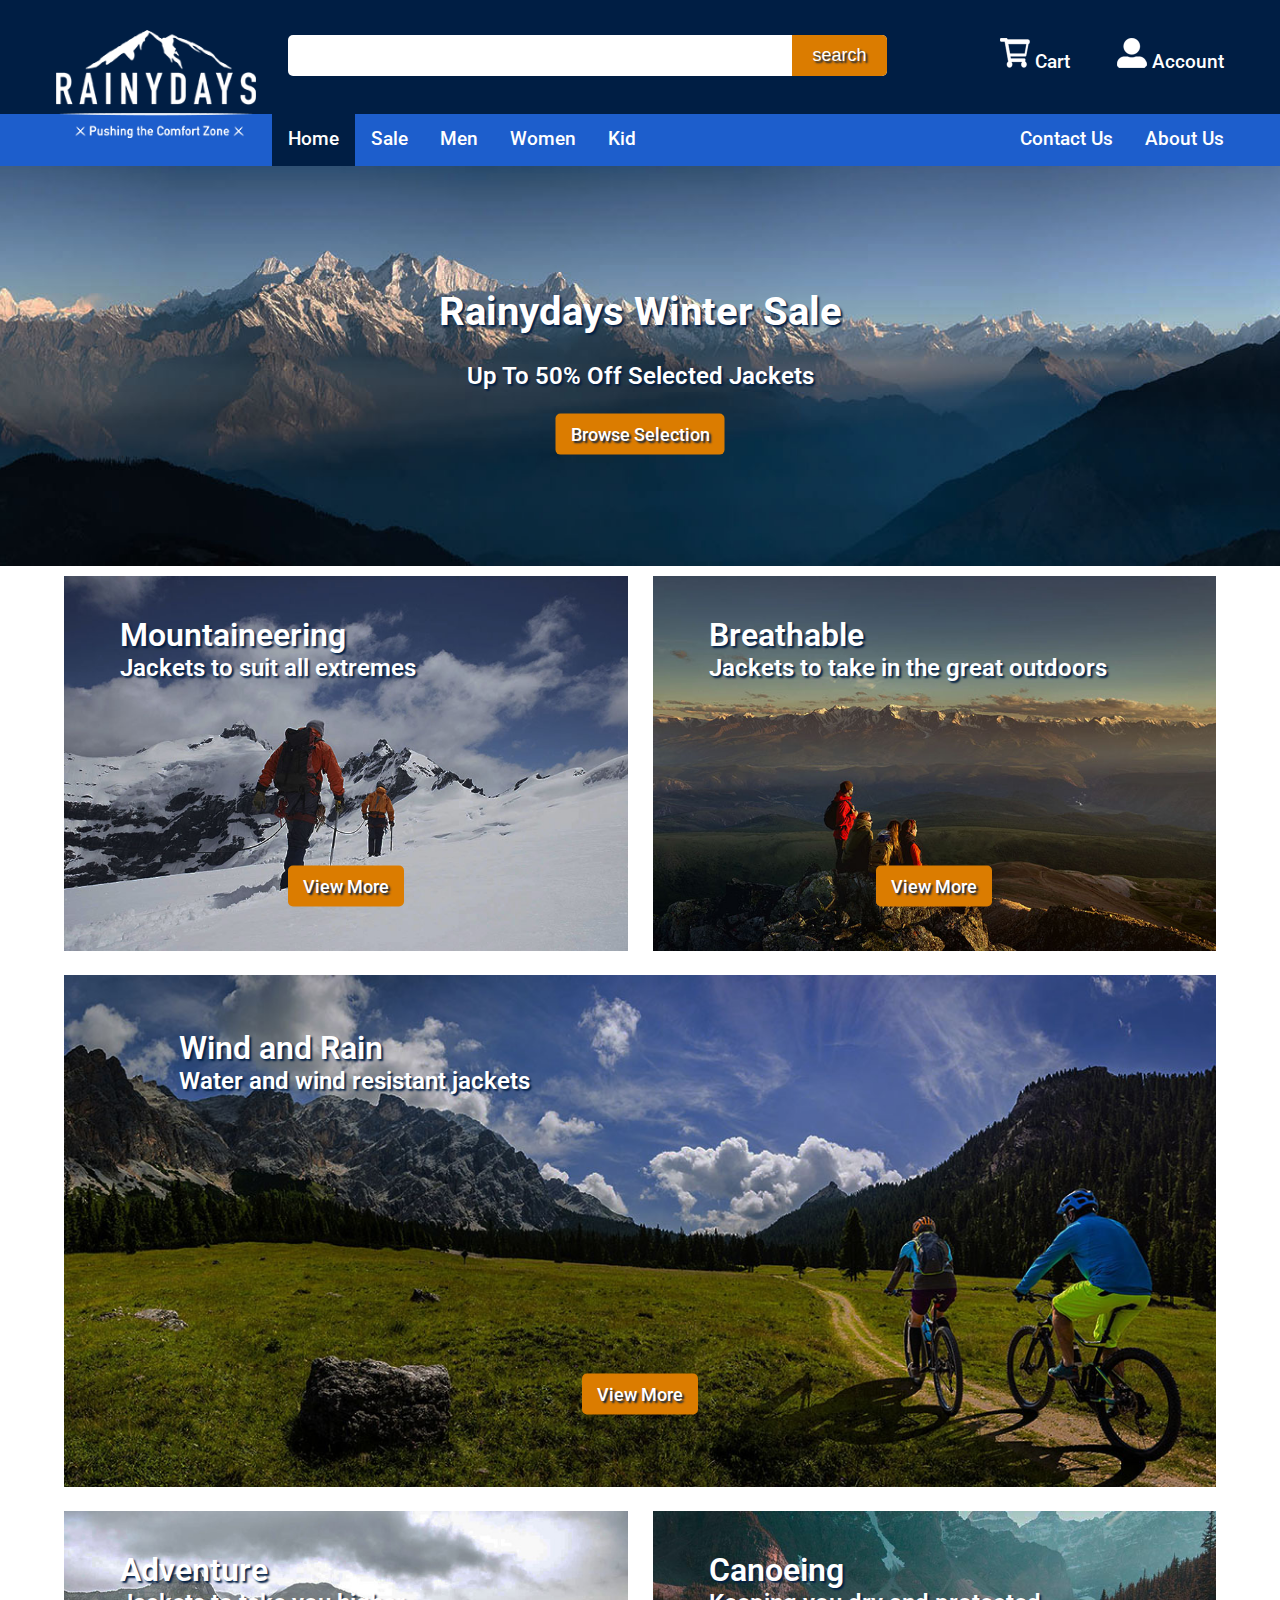
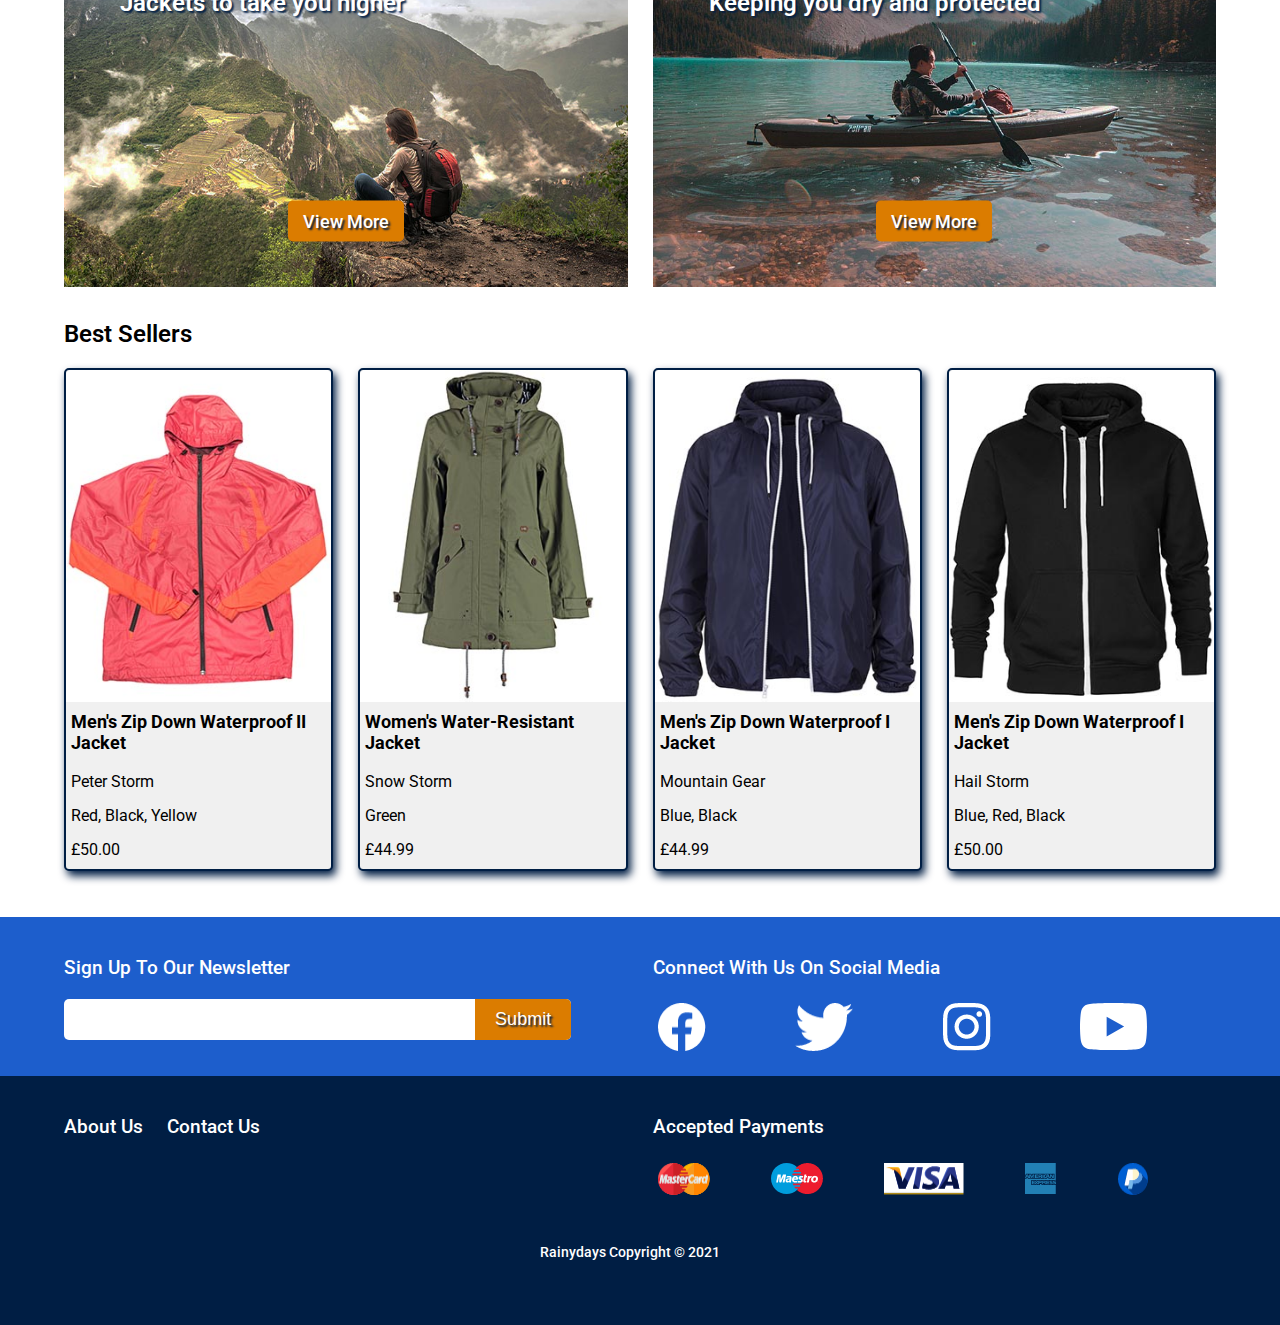
==== commit d99dd040: "Chanded image, updated hover, added form validations" ====
--- a/index.html
+++ b/index.html
@@ -5,19 +5,12 @@
     <meta name="viewport" content="width=device-width, initial-scale=1.0" />
     <meta name="author" content="Alexander Barrett" />
     <title>Rainydays | Jackets for all outdoor activities</title>
-    <meta
-      name="description"
-      content="Rainydays sells jackets to suit all outdoor activities and weather conditions keeping you comfortable no matter the situation."
-    />
+    <meta name="description" content="Rainydays sells jackets to suit all outdoor activities and weather conditions keeping you comfortable no matter the situation." />
     <link rel="preconnect" href="https://fonts.googleapis.com" />
     <link rel="preconnect" href="https://fonts.gstatic.com" crossorigin />
-    <link
-      href="https://fonts.googleapis.com/css2?family=Roboto:ital,wght@0,100;0,300;0,400;0,500;0,700;0,900;1,100;1,300;1,400;1,500;1,700;1,900&display=swap"
-      rel="stylesheet"
-    />
-
+    <link href="https://fonts.googleapis.com/css2?family=Roboto:ital,wght@0,100;0,300;0,400;0,500;0,700;0,900;1,100;1,300;1,400;1,500;1,700;1,900&display=swap" rel="stylesheet" />
+    <link rel="stylesheet" href="css/styles.css" />
     <link rel="stylesheet" href="css/pages/index.css" />
-    <link rel="stylesheet" href="css/styles.css" />
   </head>
   <body>
     <header>
@@ -26,11 +19,7 @@
           <!-- menu drop down-->
           <li class="main-nav-menu">
             <label class="hamburger-label" for="menu-drop-down">
-              <img
-                src="images/interface_and_logo/menu_icon_1@2x.png"
-                alt="Menu drop down"
-                class="navigation-icons mobile-screen"
-              />
+              <img src="images/interface_and_logo/menu_icon_1@2x.png" alt="Menu drop down" class="navigation-icons mobile-screen" />
             </label>
             <input type="checkbox" id="menu-drop-down" />
             <ul class="hamburger main-nav-menu">
@@ -46,11 +35,7 @@
           <!-- search drop down-->
           <li class="main-nav-search">
             <label class="search-label" for="search-drop-down">
-              <img
-                src="images/interface_and_logo/search_icon_1@2x.png"
-                alt="Search"
-                class="navigation-icons mobile-screen"
-              />
+              <img src="images/interface_and_logo/search_icon_1@2x.png" alt="Search" class="navigation-icons mobile-screen" />
             </label>
             <input type="checkbox" id="search-drop-down" />
             <ul class="search main-nav-search">
@@ -67,11 +52,7 @@
           <!--Logo-->
           <li class="main-nav-logo">
             <a href="index.html">
-              <img
-                src="images/interface_and_logo/RainyDays_Logo_white_mobile.png"
-                alt="Rainydays Logo"
-                class="logo_mobile mobile-screen"
-              />
+              <img src="images/interface_and_logo/RainyDays_Logo_white_mobile.png" alt="Rainydays Logo" class="logo_mobile mobile-screen" />
               <img src="images/interface_and_logo/RainyDays_Logo_white.png" alt="Rainydays Logo" class="desktop-logo" />
             </a>
           </li>
@@ -93,12 +74,13 @@
     </header>
     <main>
       <!-- welcome banner -->
-
       <section class="welcome-banner">
         <div class="page-wrapper">
           <div class="banner-content">
-            <h1>Rainydays Winter Sale</h1>
-            <p>Up To 50% Off Selected Jackets</p>
+            <a href="products.html" class="image-text-links">
+              <h1>Rainydays Winter Sale</h1>
+              <p>Up To 50% Off Selected Jackets</p>
+            </a>
             <a href="products.html" class="cta">Browse Selection</a>
           </div>
         </div>
@@ -132,16 +114,8 @@
         <div class="two-column-grid">
           <div class="promo-images-container">
             <a href="products.html">
-              <img
-                src="images/promo_and_home_photos/mountain_climbing_small.jpg"
-                alt="Mountain climbing"
-                class="small-images"
-              />
-              <img
-                src="images/promo_and_home_photos/mountain_climbing_large.jpg"
-                alt="Mountain climbing"
-                class="large-images"
-              />
+              <img src="images/promo_and_home_photos/mountain_climbing_small.jpg" alt="Mountain climbing" class="small-images" />
+              <img src="images/promo_and_home_photos/mountain_climbing_large.jpg" alt="Mountain climbing" class="large-images" />
               <div class="image-content">
                 <h2>Mountaineering</h2>
                 <p>Jackets to suit all extremes</p>
@@ -153,16 +127,8 @@
           </div>
           <div class="promo-images-container">
             <a href="products.html">
-              <img
-                src="images/promo_and_home_photos/mountain_view_small.jpg"
-                alt="People sitting, with mountain range view"
-                class="small-images"
-              />
-              <img
-                src="images/promo_and_home_photos/mountain_view_large.jpg"
-                alt="People sitting, with mountain range view"
-                class="large-images"
-              />
+              <img src="images/promo_and_home_photos/mountain_view_small.jpg" alt="People sitting, with mountain range view" class="small-images" />
+              <img src="images/promo_and_home_photos/mountain_view_large.jpg" alt="People sitting, with mountain range view" class="large-images" />
               <div class="image-content">
                 <h2>Breathable</h2>
                 <p>Jackets to take in the great outdoors</p>
@@ -175,21 +141,9 @@
         </div>
         <div class="promo-images-container">
           <a href="products.html">
-            <img
-              src="images/promo_and_home_photos/scenic_cycling_small.jpg"
-              alt="Cycling through green scenery"
-              class="small-wide-images"
-            />
-            <img
-              src="images/promo_and_home_photos/scenic_cycling_medium.jpg"
-              alt="Cycling through green scenery"
-              class="medium-images"
-            />
-            <img
-              src="images/promo_and_home_photos/scenic_cycling_large.jpg"
-              alt="Cycling through green scenery"
-              class="large-images"
-            />
+            <img src="images/promo_and_home_photos/scenic_cycling_small.jpg" alt="Cycling through green scenery" class="small-wide-images" />
+            <img src="images/promo_and_home_photos/scenic_cycling_medium.jpg" alt="Cycling through green scenery" class="medium-images" />
+            <img src="images/promo_and_home_photos/scenic_cycling_large.jpg" alt="Cycling through green scenery" class="large-images" />
             <div class="image-content">
               <h2>Wind and Rain</h2>
               <p>Water and wind resistant jackets</p>
@@ -202,16 +156,8 @@
         <div class="two-column-grid">
           <div class="promo-images-container">
             <a href="products.html">
-              <img
-                src="images/promo_and_home_photos/mountain_sitting_small.jpg"
-                alt="Sitting up high with the mountains"
-                class="small-images"
-              />
-              <img
-                src="images/promo_and_home_photos/mountain_sitting_large.jpg"
-                alt="Sitting up high with the mountains"
-                class="large-images"
-              />
+              <img src="images/promo_and_home_photos/mountain_sitting_small.jpg" alt="Sitting up high with the mountains" class="small-images" />
+              <img src="images/promo_and_home_photos/mountain_sitting_large.jpg" alt="Sitting up high with the mountains" class="large-images" />
               <div class="image-content">
                 <h2>Adventure</h2>
                 <p>Jackets to take you higher</p>
@@ -223,16 +169,8 @@
           </div>
           <div class="promo-images-container">
             <a href="products.html">
-              <img
-                src="images/promo_and_home_photos/canoe_small.jpg"
-                alt="Canoeing in turquoise waters"
-                class="small-images"
-              />
-              <img
-                src="images/promo_and_home_photos/canoe_large.jpg"
-                alt="Canoeing in turquoise waters"
-                class="large-images"
-              />
+              <img src="images/promo_and_home_photos/canoe_small.jpg" alt="Canoeing in turquoise waters" class="small-images" />
+              <img src="images/promo_and_home_photos/canoe_large.jpg" alt="Canoeing in turquoise waters" class="large-images" />
               <div class="image-content">
                 <h2>Canoeing</h2>
                 <p>Keeping you dry and protected</p>
--- a/css/styles.css
+++ b/css/styles.css
@@ -99,7 +99,7 @@
 }
 
 .cta {
-  padding: 10px 20px;
+  padding: 10px 15px;
   font-size: 1.125rem;
   font-weight: 500;
   background: var(--cta-orange);
@@ -116,23 +116,27 @@
 .button-container a,
 .button-container input {
   display: block;
-  width: 80%;
+  width: 90%;
   text-align: center;
-  margin: 0 auto;
+  margin: 40px auto;
 }
 
 /*standard wrappers for content (careful where adding to nav bar and footer)*/
 .head-wrapper,
-.page-wrapper {
+.page-wrapper,
+.page-wrapper-medium,
+.page-wrapper-small {
   max-width: 1200px;
   width: 90%;
   margin: 0px auto;
 }
 
+.page-wrapper-medium {
+  max-width: 800px;
+}
+
 .page-wrapper-small {
   max-width: 600px;
-  width: 90%;
-  margin: 0px auto;
 }
 
 /*Hidden for small screens and hamburgers*/
@@ -158,7 +162,7 @@
   appearance: none;
   opacity: 1;
   display: inline;
-  padding: 10px;
+  padding: 5px;
   margin: 0;
   font-size: 1.125rem;
   font-weight: 500;
@@ -181,6 +185,11 @@
   border-radius: 5px;
 }
 
+#order-number,/*refused to change??*/
+input[type="number"] {
+  -moz-appearance: textfield;
+}
+
 .input-container {
   display: block;
   position: relative;
@@ -201,6 +210,34 @@
   width: 100%;
   background-color: transparent;
   padding: 0px 0px 0px 5px;
+}
+
+input[type="radio"] {
+  -webkit-appearance: none;
+  -moz-appearance: none;
+  appearance: none;
+}
+
+input[type="radio"]::after {
+  display: inline-block;
+  content: "";
+  width: 20px;
+  height: 20px;
+  border-radius: 50%;
+  background: var(--grey);
+  border: 1px solid black;
+}
+
+input[type="radio"]:checked:after {
+  width: 20px;
+  height: 20px;
+  border-radius: 50%;
+  content: "";
+  background: var(--cta-orange);
+  border: black;
+  border: 1px solid black;
+  display: inline-block;
+  box-shadow: inset 0 0 0 2px white;
 }
 
 /*adjust search bar for drop down to avoid hitting edges of screen */
@@ -254,10 +291,10 @@
   text-shadow: none;
 }
 
-section.featured-products a img:hover,
-section.promo-images a img:hover {
-  outline: 5px solid var(--dark-blue);
-  outline-offset: -5px;
+.promo-images-container:hover a img,
+.product-item a img:hover {
+  outline: 500px solid rgba(0, 30, 68, 0.3);
+  outline-offset: -500px;
 }
 
 a:hover {
@@ -268,6 +305,45 @@
 .main-nav-menu li:hover {
   transition: 750ms;
   background: var(--dark-blue);
+}
+
+/*tool tip fun*/
+
+span[data-tool-tip] {
+  position: relative;
+  cursor: pointer;
+  font-size: 0.8rem;
+  background-color: var(--grey);
+  padding: 1px 5px;
+  border-radius: 50%;
+  border: 1px solid black;
+}
+
+label[data-tool-tip],
+a[data-tool-tip] {
+  position: relative;
+}
+
+label[data-tool-tip]::after,
+a[data-tool-tip]::after,
+span[data-tool-tip]::after {
+  content: attr(data-tool-tip);
+  position: absolute;
+  background: var(--grey);
+  padding: 5px;
+  border: 1px solid black;
+  border-radius: 10px;
+  font-size: 0.9rem;
+  bottom: 100%;
+  left: 100%;
+  width: 120px;
+  display: none;
+}
+
+label[data-tool-tip]:hover::after,
+a[data-tool-tip]:hover::after,
+span[data-tool-tip]:hover::after {
+  display: block;
 }
 
 /*-------  Navigation --------*/
@@ -315,13 +391,13 @@
 /*show the check box menus*/
 #search-drop-down:checked ~ ul,
 #menu-drop-down:checked ~ ul {
-  display: block;
+  display: flex;
+  flex-direction: column;
+  width: 100vw;
 }
 
 .hamburger li,
 .search li {
-  width: 100vw;
-  overflow-x: hidden; /*prevent drop down menu overflow*/
   box-shadow: -1px 10px 5px var(--dark-blue);
 }
 
@@ -405,6 +481,8 @@
   flex: start;
   border: 2px solid var(--dark-blue);
   height: 100%;
+  border-radius: 5px;
+  box-shadow: 3px 5px 8px var(--dark-blue);
 }
 
 .product-item div:last-child {
@@ -414,6 +492,7 @@
 .product-image-container img,
 .product-item img {
   width: 100%;
+  border-radius: 5px 5px 0px 0px;
 }
 
 .product-item p,
@@ -471,6 +550,8 @@
   #search-drop-down:checked ~ ul,
   #menu-drop-down:checked ~ ul {
     display: flex;
+    flex-direction: row;
+    width: auto;
   }
 
   /*The Nav bar re-construction to grid, needs more work to shrink it a bit*/
--- a/css/pages/index.css
+++ b/css/pages/index.css
@@ -36,9 +36,16 @@
   text-shadow: 2px 2px 2px var(--dark-blue);
 }
 
-section.welcome-banner a {
+section.welcome-banner a.cta {
   display: inline-block;
   text-align: center;
+}
+
+.promo-images-container:hover h2,
+.promo-images-container:hover p,
+.image-text-links:hover p,
+.image-text-links:hover h1 {
+  text-shadow: 3px 3px 3px var(--light-blue);
 }
 
 section.welcome-banner h1 {
@@ -47,6 +54,7 @@
 
 section.welcome-banner p {
   font-size: 1.5rem;
+  font-weight: 600;
 }
 
 .banner-content {
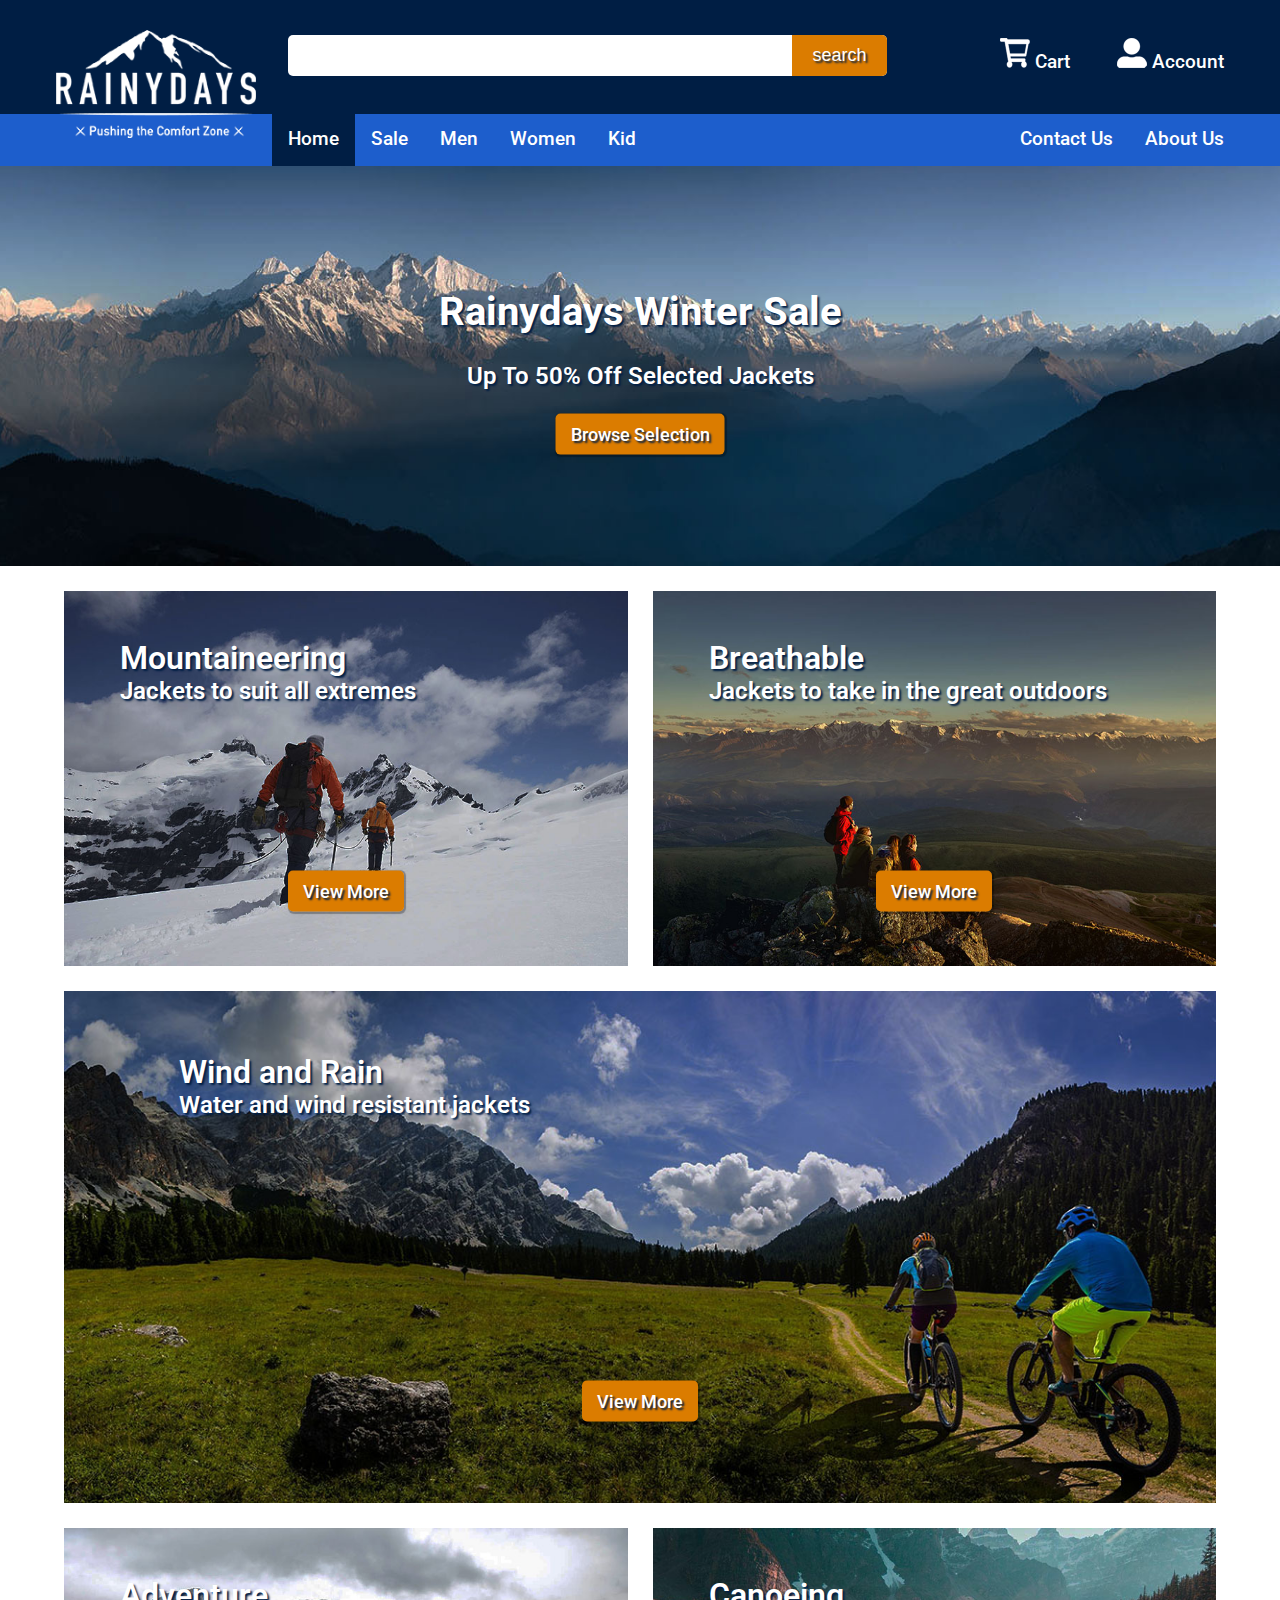
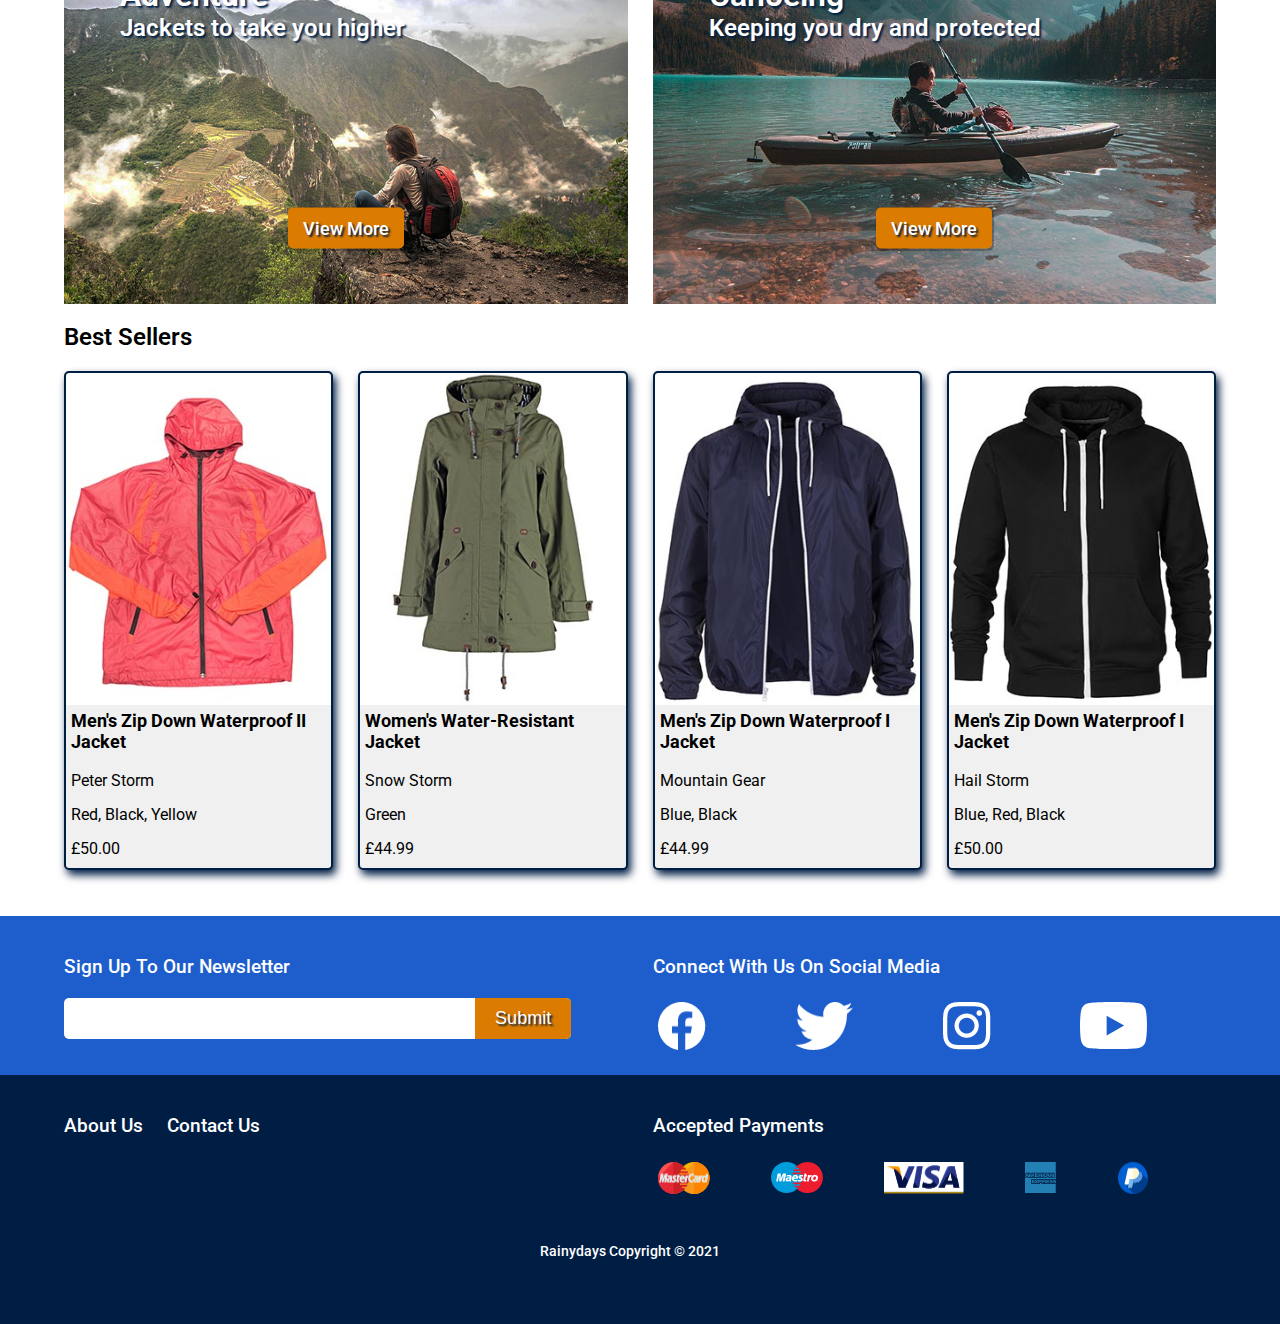
==== commit 03e6f207: "search goes to products page" ====
--- a/index.html
+++ b/index.html
@@ -40,7 +40,7 @@
             <input type="checkbox" id="search-drop-down" />
             <ul class="search main-nav-search">
               <li>
-                <form action="#search">
+                <form action="products.html">
                   <div class="input-container search-drop">
                     <input type="search" name="search" class="search-bar" />
                     <input type="submit" value="search" class="search-button" />
@@ -114,69 +114,88 @@
         <div class="two-column-grid">
           <div class="promo-images-container">
             <a href="products.html">
-              <img src="images/promo_and_home_photos/mountain_climbing_small.jpg" alt="Mountain climbing" class="small-images" />
-              <img src="images/promo_and_home_photos/mountain_climbing_large.jpg" alt="Mountain climbing" class="large-images" />
+              <div class="overlay-container">
+                <img src="images/promo_and_home_photos/mountain_climbing_small.jpg" alt="Mountain climbing" class="small-images" />
+                <img src="images/promo_and_home_photos/mountain_climbing_large.jpg" alt="Mountain climbing" class="large-images" />
+
+                <div class="overlay"></div>
+
+                <div class="image-content">
+                  <h2>Mountaineering</h2>
+                  <p>Jackets to suit all extremes</p>
+                </div>
+
+                <div class="image-content-button">
+                  <span class="cta">View More</span>
+                </div>
+              </div>
+            </a>
+          </div>
+
+          <div class="promo-images-container">
+            <a href="products.html">
+              <div class="overlay-container">
+                <img src="images/promo_and_home_photos/mountain_view_small.jpg" alt="People sitting, with mountain range view" class="small-images" />
+                <img src="images/promo_and_home_photos/mountain_view_large.jpg" alt="People sitting, with mountain range view" class="large-images" />
+                <div class="overlay"></div>
+                <div class="image-content">
+                  <h2>Breathable</h2>
+                  <p>Jackets to take in the great outdoors</p>
+                </div>
+                <div class="image-content-button">
+                  <span class="cta">View More</span>
+                </div>
+              </div>
+            </a>
+          </div>
+        </div>
+        <div class="promo-images-container">
+          <a href="products.html">
+            <div class="overlay-container">
+              <img src="images/promo_and_home_photos/scenic_cycling_small.jpg" alt="Cycling through green scenery" class="small-wide-images" />
+              <img src="images/promo_and_home_photos/scenic_cycling_medium.jpg" alt="Cycling through green scenery" class="medium-images" />
+              <img src="images/promo_and_home_photos/scenic_cycling_large.jpg" alt="Cycling through green scenery" class="large-images" />
+              <div class="overlay"></div>
               <div class="image-content">
-                <h2>Mountaineering</h2>
-                <p>Jackets to suit all extremes</p>
+                <h2>Wind and Rain</h2>
+                <p>Water and wind resistant jackets</p>
               </div>
               <div class="image-content-button">
                 <span class="cta">View More</span>
               </div>
-            </a>
-          </div>
-          <div class="promo-images-container">
-            <a href="products.html">
-              <img src="images/promo_and_home_photos/mountain_view_small.jpg" alt="People sitting, with mountain range view" class="small-images" />
-              <img src="images/promo_and_home_photos/mountain_view_large.jpg" alt="People sitting, with mountain range view" class="large-images" />
-              <div class="image-content">
-                <h2>Breathable</h2>
-                <p>Jackets to take in the great outdoors</p>
-              </div>
-              <div class="image-content-button">
-                <span class="cta">View More</span>
-              </div>
-            </a>
-          </div>
-        </div>
-        <div class="promo-images-container">
-          <a href="products.html">
-            <img src="images/promo_and_home_photos/scenic_cycling_small.jpg" alt="Cycling through green scenery" class="small-wide-images" />
-            <img src="images/promo_and_home_photos/scenic_cycling_medium.jpg" alt="Cycling through green scenery" class="medium-images" />
-            <img src="images/promo_and_home_photos/scenic_cycling_large.jpg" alt="Cycling through green scenery" class="large-images" />
-            <div class="image-content">
-              <h2>Wind and Rain</h2>
-              <p>Water and wind resistant jackets</p>
-            </div>
-            <div class="image-content-button">
-              <span class="cta">View More</span>
             </div>
           </a>
         </div>
         <div class="two-column-grid">
           <div class="promo-images-container">
             <a href="products.html">
-              <img src="images/promo_and_home_photos/mountain_sitting_small.jpg" alt="Sitting up high with the mountains" class="small-images" />
-              <img src="images/promo_and_home_photos/mountain_sitting_large.jpg" alt="Sitting up high with the mountains" class="large-images" />
-              <div class="image-content">
-                <h2>Adventure</h2>
-                <p>Jackets to take you higher</p>
-              </div>
-              <div class="image-content-button">
-                <span class="cta">View More</span>
+              <div class="overlay-container">
+                <img src="images/promo_and_home_photos/mountain_sitting_small.jpg" alt="Sitting up high with the mountains" class="small-images" />
+                <img src="images/promo_and_home_photos/mountain_sitting_large.jpg" alt="Sitting up high with the mountains" class="large-images" />
+                <div class="overlay"></div>
+                <div class="image-content">
+                  <h2>Adventure</h2>
+                  <p>Jackets to take you higher</p>
+                </div>
+                <div class="image-content-button">
+                  <span class="cta">View More</span>
+                </div>
               </div>
             </a>
           </div>
           <div class="promo-images-container">
             <a href="products.html">
-              <img src="images/promo_and_home_photos/canoe_small.jpg" alt="Canoeing in turquoise waters" class="small-images" />
-              <img src="images/promo_and_home_photos/canoe_large.jpg" alt="Canoeing in turquoise waters" class="large-images" />
-              <div class="image-content">
-                <h2>Canoeing</h2>
-                <p>Keeping you dry and protected</p>
-              </div>
-              <div class="image-content-button">
-                <span class="cta">View More</span>
+              <div class="overlay-container">
+                <img src="images/promo_and_home_photos/canoe_small.jpg" alt="Canoeing in turquoise waters" class="small-images" />
+                <img src="images/promo_and_home_photos/canoe_large.jpg" alt="Canoeing in turquoise waters" class="large-images" />
+                <div class="overlay"></div>
+                <div class="image-content">
+                  <h2>Canoeing</h2>
+                  <p>Keeping you dry and protected</p>
+                </div>
+                <div class="image-content-button">
+                  <span class="cta">View More</span>
+                </div>
               </div>
             </a>
           </div>
@@ -188,6 +207,7 @@
         <div class="product-list-grid">
           <div class="product-item">
             <a href="product.html">
+              <div class="overlay"></div>
               <img src="images/products/red_jacket_small.jpg" alt="Red Jacket" />
             </a>
             <h3>Men's Zip Down Waterproof II Jacket</h3>
@@ -199,6 +219,7 @@
           </div>
           <div class="product-item">
             <a href="product.html">
+              <div class="overlay"></div>
               <img src="images/products/green_jacket_small.jpg" alt="Green Jacket" />
             </a>
             <h3>Women's Water-Resistant Jacket</h3>
@@ -210,6 +231,7 @@
           </div>
           <div class="product-item">
             <a href="product.html">
+              <div class="overlay"></div>
               <img src="images/products/blue_jacket_small.jpg" alt="Blue Jacket" />
             </a>
             <h3>Men's Zip Down Waterproof I Jacket</h3>
@@ -221,6 +243,7 @@
           </div>
           <div class="product-item">
             <a href="product.html">
+              <div class="overlay"></div>
               <img src="images/products/black_jacket_small.jpg" alt="Black Jacket" />
             </a>
             <h3>Men's Zip Down Waterproof I Jacket</h3>
--- a/css/styles.css
+++ b/css/styles.css
@@ -107,6 +107,8 @@
   text-shadow: 2px 2px 2px var(--dark-blue);
   color: white;
   text-decoration: none;
+  border-color: var(--cta-orange);
+  box-shadow: 1px 1px 1px 1px rgba(0, 0, 0, 0.3);
 }
 
 .cta-green {
@@ -155,12 +157,10 @@
   margin: 10px 0;
 }
 
+footer input,
+nav input,
 section.contact-form textarea,
 section.contact-form input {
-  -webkit-appearance: none;
-  -moz-appearance: none;
-  appearance: none;
-  opacity: 1;
   display: inline;
   padding: 5px;
   margin: 0;
@@ -171,18 +171,33 @@
 
 footer input,
 nav input {
-  /*because safari is annoying!*/
+  padding: 10px;
+  border: none;
+}
+
+/*because safari is annoying!*/
+header input,
+footer input,
+textarea {
   -webkit-appearance: none;
   -moz-appearance: none;
   appearance: none;
+  border-radius: 0;
+  margin: 0;
   opacity: 1; /*stops faded appearance*/
-  display: inline;
-  padding: 10px;
+}
+
+input[type="radio"] {
+  appearance: none;
+  -webkit-appearance: none;
+  -moz-appearance: none;
+}
+
+/*gotta stop those number spinners*/
+input::-webkit-outer-spin-button,
+input::-webkit-inner-spin-button {
+  -webkit-appearance: none;
   margin: 0;
-  border: none;
-  font-size: 1.125rem;
-  font-weight: 500;
-  border-radius: 5px;
 }
 
 #order-number,/*refused to change??*/
@@ -212,12 +227,6 @@
   padding: 0px 0px 0px 5px;
 }
 
-input[type="radio"] {
-  -webkit-appearance: none;
-  -moz-appearance: none;
-  appearance: none;
-}
-
 input[type="radio"]::after {
   display: inline-block;
   content: "";
@@ -238,6 +247,14 @@
   border: 1px solid black;
   display: inline-block;
   box-shadow: inset 0 0 0 2px white;
+}
+
+select {
+  background-color: white;
+  border-radius: 5px;
+  padding: 5px 5px;
+  font-size: 1rem;
+  font-weight: 600;
 }
 
 /*adjust search bar for drop down to avoid hitting edges of screen */
@@ -291,19 +308,39 @@
   text-shadow: none;
 }
 
-.promo-images-container:hover a img,
-.product-item a img:hover {
-  outline: 500px solid rgba(0, 30, 68, 0.3);
-  outline-offset: -500px;
-}
-
-a:hover {
+.overlay-container {
+  margin-top: 25px;
+}
+
+.product-item a,
+.overlay-container {
+  position: relative;
+  width: 100%;
+}
+
+.product-item .overlay,
+.overlay-container .overlay {
+  position: absolute;
+  top: 0;
+  left: 0;
+  width: 100%;
+  height: 100%;
+  display: none;
+}
+
+.product-item a:hover .overlay,
+.overlay-container:hover .overlay {
+  display: block;
+  background: rgba(0, 30, 68, 0.3);
+}
+
+.page-bread-crumbs a:hover {
   text-decoration: underline;
 }
 
 #current,
 .main-nav-menu li:hover {
-  transition: 750ms;
+  transition: 600ms;
   background: var(--dark-blue);
 }
 
--- a/css/pages/index.css
+++ b/css/pages/index.css
@@ -102,7 +102,13 @@
 
 section.promo-images img {
   width: 100%;
-  margin: 10px 0px;
+  margin: 0px;
+  vertical-align: bottom;
+}
+
+/*fix white space under promos getting hover-overlay*/
+a {
+  display: inherit;
 }
 
 .large-images,
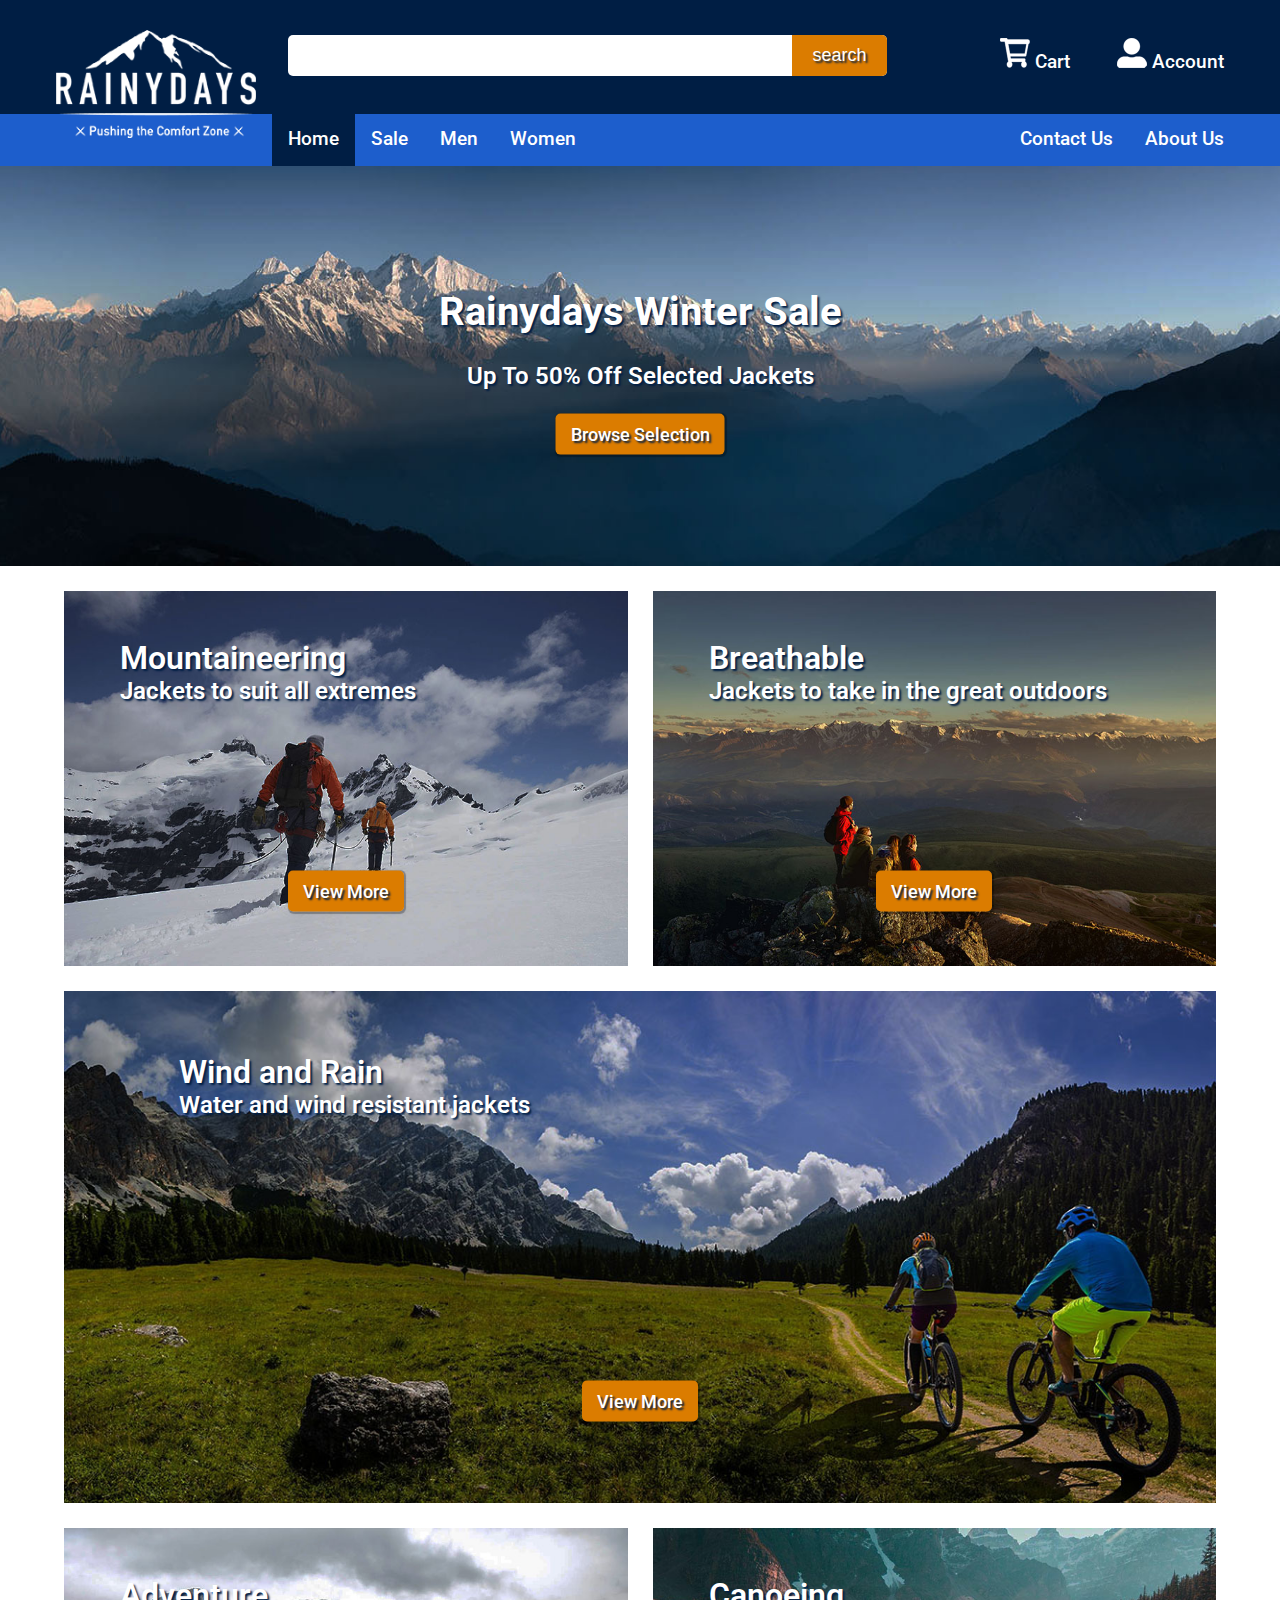
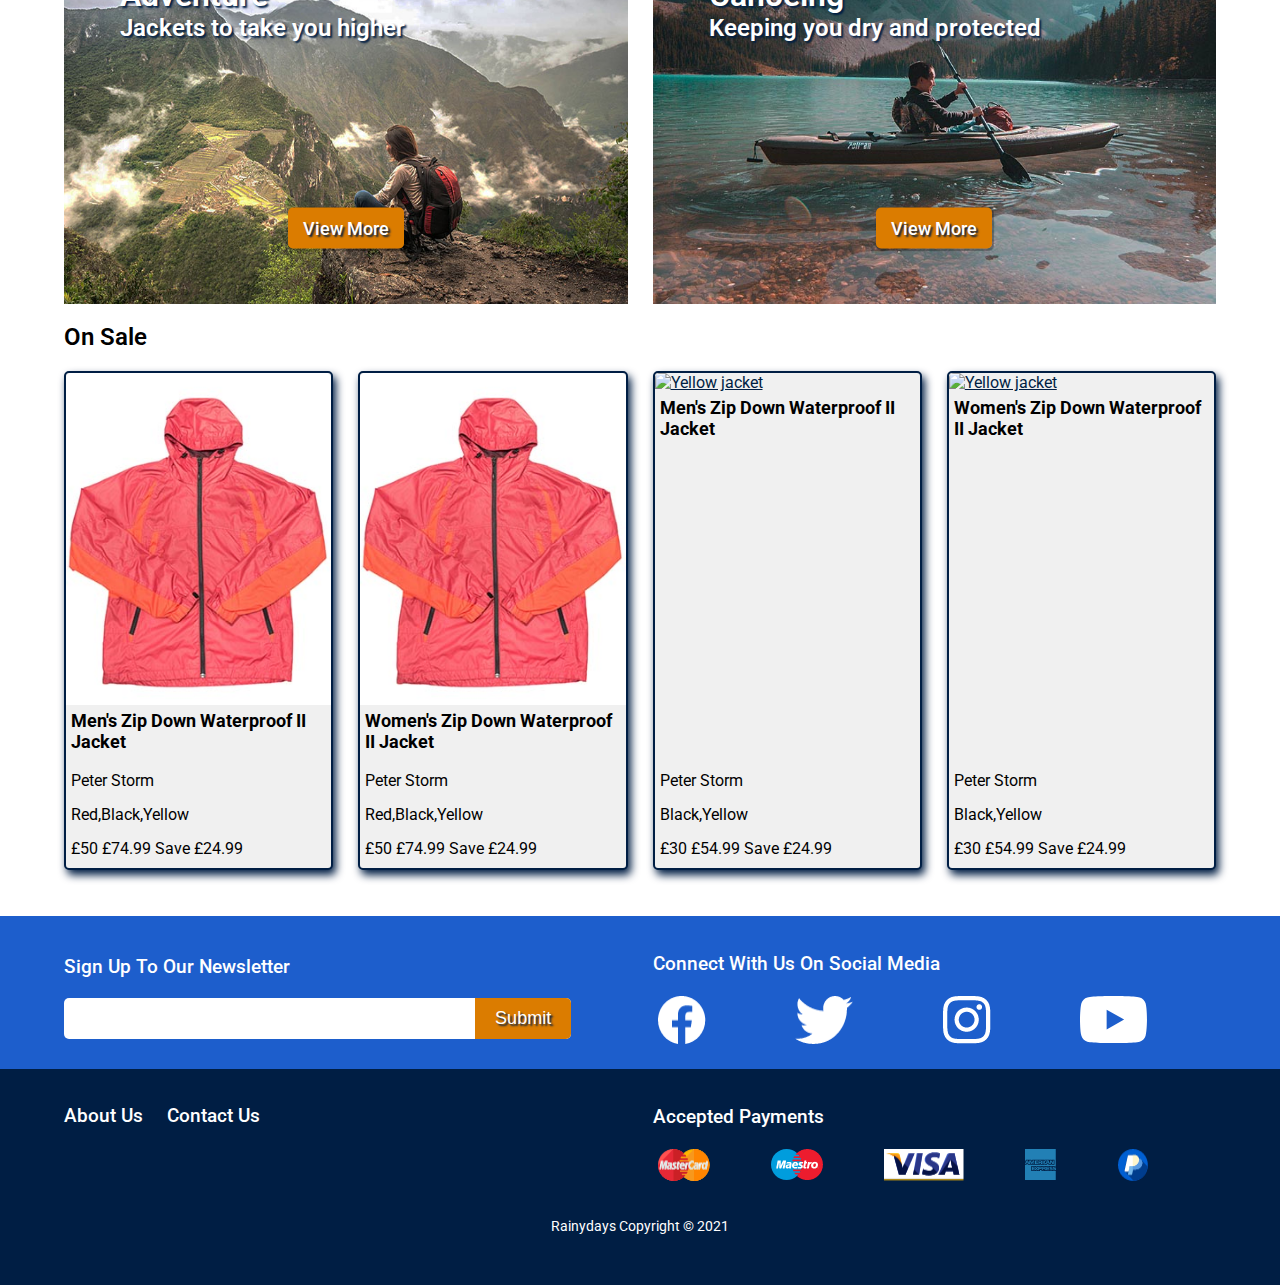
==== commit 9e69addb: "hotjar install" ====
--- a/index.html
+++ b/index.html
@@ -11,11 +11,27 @@
     <link href="https://fonts.googleapis.com/css2?family=Roboto:ital,wght@0,100;0,300;0,400;0,500;0,700;0,900;1,100;1,300;1,400;1,500;1,700;1,900&display=swap" rel="stylesheet" />
     <link rel="stylesheet" href="css/styles.css" />
     <link rel="stylesheet" href="css/pages/index.css" />
+    <!-- Hotjar Tracking Code for https://a-j-barrett.netlify.app/ -->
+    <script>
+      (function (h, o, t, j, a, r) {
+        h.hj =
+          h.hj ||
+          function () {
+            (h.hj.q = h.hj.q || []).push(arguments);
+          };
+        h._hjSettings = { hjid: 2855898, hjsv: 6 };
+        a = o.getElementsByTagName("head")[0];
+        r = o.createElement("script");
+        r.async = 1;
+        r.src = t + h._hjSettings.hjid + j + h._hjSettings.hjsv;
+        a.appendChild(r);
+      })(window, document, "https://static.hotjar.com/c/hotjar-", ".js?sv=");
+    </script>
   </head>
   <body>
     <header>
       <nav>
-        <ul class="main-nav-container head-wrapper">
+        <ul class="main-nav-container page-wrapper">
           <!-- menu drop down-->
           <li class="main-nav-menu">
             <label class="hamburger-label" for="menu-drop-down">
@@ -24,10 +40,9 @@
             <input type="checkbox" id="menu-drop-down" />
             <ul class="hamburger main-nav-menu">
               <li id="current"><a href="index.html">Home</a></li>
-              <li><a href="products.html">Sale</a></li>
-              <li><a href="products.html">Men</a></li>
-              <li><a href="products.html">Women</a></li>
-              <li><a href="products.html">Kid</a></li>
+              <li><a href="products.html?on_sale=true">Sale</a></li>
+              <li><a href="products.html?sex=men">Men</a></li>
+              <li><a href="products.html?sex=women">Women</a></li>
               <li><a href="contact.html">Contact Us</a></li>
               <li><a href="about.html">About Us</a></li>
             </ul>
@@ -203,9 +218,9 @@
       </section>
       <!--  Best sellers section  -->
       <section class="featured-products page-wrapper">
-        <h2>Best Sellers</h2>
+        <h2>On Sale</h2>
         <div class="product-list-grid">
-          <div class="product-item">
+          <!-- <div class="product-item">
             <a href="product.html">
               <div class="overlay"></div>
               <img src="images/products/red_jacket_small.jpg" alt="Red Jacket" />
@@ -252,7 +267,7 @@
               <p>Blue, Red, Black</p>
               <p>£50.00</p>
             </div>
-          </div>
+          </div> -->
         </div>
       </section>
     </main>
@@ -269,7 +284,7 @@
             </form>
           </div>
           <div>
-            <p class="">Connect With Us On Social Media</p>
+            <h2>Connect With Us On Social Media</h2>
             <div class="footer-icon-flexbox">
               <img src="images/interface_and_logo/icons/Icon-awesome-facebook.png" alt="Facebook Icon" />
               <img src="images/interface_and_logo/icons/Icon-awesome-twitter.png" alt="Twitter Icon" />
@@ -282,11 +297,11 @@
       <section class="foot-bot">
         <div class="two-column-grid page-wrapper">
           <div>
-            <p><a href="about.html" class="">About Us</a></p>
-            <p><a href="contact.html" class="">Contact Us</a></p>
+            <a href="about.html" class="">About Us</a>
+            <a href="contact.html" class="">Contact Us</a>
           </div>
           <div class="payment-icons">
-            <p>Accepted Payments</p>
+            <h2>Accepted Payments</h2>
             <div class="footer-icon-flexbox">
               <img src="images/interface_and_logo/icons/mastercard_logo_1x.png" alt="Mastercard Logo" />
               <img src="images/interface_and_logo/icons/maestro_logo_1x.png" alt="Maestro Logo" />
@@ -297,9 +312,10 @@
           </div>
         </div>
         <div class="footer-copyright">
-          <p>Rainydays Copyright &copy; 2021</p>
+          <span>Rainydays Copyright &copy; 2021</span>
         </div>
       </section>
     </footer>
+    <script src="js/index.js" type="module"></script>
   </body>
 </html>
--- a/css/styles.css
+++ b/css/styles.css
@@ -52,6 +52,8 @@
   z-index: 1; /*prevent banner link area covering parts of header*/
 }
 
+header a,
+footer a,
 header,
 footer {
   color: #fff;
@@ -76,7 +78,7 @@
   font-size: 1rem;
 }
 
-footer p {
+footer h2 {
   font-size: 1.2rem;
   font-weight: 500;
 }
@@ -89,7 +91,6 @@
 header a,
 footer a {
   text-decoration: none;
-  color: #fff;
   font-size: 1.2rem;
   font-weight: 500;
 }
@@ -98,6 +99,34 @@
   margin: 10px;
 }
 
+/*standard wrappers for content (careful where adding to nav bar and footer)*/
+.page-wrapper,
+.page-wrapper-medium,
+.page-wrapper-small {
+  max-width: 1200px;
+  width: 90%;
+  margin: 0px auto;
+}
+
+.page-wrapper-medium {
+  max-width: 800px;
+}
+
+.page-wrapper-small {
+  max-width: 600px;
+}
+
+/*Hidden for small screens and hamburgers*/
+.desktop-nav-account,
+#menu-drop-down,
+#search-drop-down,
+.desktop-nav,
+.desktop-logo,
+.main-nav-contact {
+  display: none;
+}
+
+/*button colours and styles*/
 .cta {
   padding: 10px 15px;
   font-size: 1.125rem;
@@ -123,50 +152,23 @@
   margin: 40px auto;
 }
 
-/*standard wrappers for content (careful where adding to nav bar and footer)*/
-.head-wrapper,
-.page-wrapper,
-.page-wrapper-medium,
-.page-wrapper-small {
-  max-width: 1200px;
-  width: 90%;
-  margin: 0px auto;
-}
-
-.page-wrapper-medium {
-  max-width: 800px;
-}
-
-.page-wrapper-small {
-  max-width: 600px;
-}
-
-/*Hidden for small screens and hamburgers*/
-.desktop-nav-account,
-#menu-drop-down,
-#search-drop-down,
-.desktop-nav,
-.desktop-logo,
-.main-nav-contact {
-  display: none;
-}
-
 /*general input, form and button styles*/
 label {
   font-size: 1rem;
   margin: 10px 0;
 }
 
+.login-container input,
 footer input,
 nav input,
 section.contact-form textarea,
 section.contact-form input {
   display: inline;
-  padding: 5px;
   margin: 0;
   font-size: 1.125rem;
   font-weight: 500;
   border-radius: 5px;
+  padding: 5px;
 }
 
 footer input,
@@ -187,10 +189,13 @@
   opacity: 1; /*stops faded appearance*/
 }
 
+input[type="checkbox"],
+input[type="submit"],
 input[type="radio"] {
   appearance: none;
   -webkit-appearance: none;
   -moz-appearance: none;
+  opacity: 1;
 }
 
 /*gotta stop those number spinners*/
@@ -227,19 +232,37 @@
   padding: 0px 0px 0px 5px;
 }
 
+/*radio inputs on cart, and payment plus check box on filters*/
+input[type="checkbox"],
+input[type="radio"] {
+  position: relative; /*make container to position after on top*/
+  width: 0;
+  height: 0;
+  margin-right: 20px;
+}
+
+input[type="checkbox"]::after,
 input[type="radio"]::after {
+  position: absolute;
+  top: -5px;
+  left: -15px;
   display: inline-block;
   content: "";
-  width: 20px;
-  height: 20px;
+  width: 25px;
+  height: 25px;
   border-radius: 50%;
   background: var(--grey);
   border: 1px solid black;
-}
-
+  margin-right: 10px;
+}
+
+input[type="checkbox"]:checked::after,
 input[type="radio"]:checked:after {
-  width: 20px;
-  height: 20px;
+  position: absolute;
+  top: -5px;
+  left: -15px;
+  width: 25px;
+  height: 25px;
   border-radius: 50%;
   content: "";
   background: var(--cta-orange);
@@ -247,6 +270,18 @@
   border: 1px solid black;
   display: inline-block;
   box-shadow: inset 0 0 0 2px white;
+  margin-right: 10px;
+  transition: 500ms;
+  transform-origin: left;
+}
+
+input[type="checkbox"]::after,
+input[type="checkbox"]:checked::after {
+  top: 0px;
+  left: 0px;
+  border-radius: 0;
+  width: 18px;
+  height: 18px;
 }
 
 select {
@@ -290,6 +325,7 @@
 
 /* general hover interactions*/
 
+/*button hover*/
 .submit-button:hover,
 .search-button:hover,
 .cta:hover {
@@ -308,6 +344,14 @@
   text-shadow: none;
 }
 
+/*nav button*/
+#current,
+.main-nav-menu li:hover {
+  transition: 600ms;
+  background: var(--dark-blue);
+}
+
+/*image hover overlay*/
 .overlay-container {
   margin-top: 25px;
 }
@@ -338,15 +382,9 @@
   text-decoration: underline;
 }
 
-#current,
-.main-nav-menu li:hover {
-  transition: 600ms;
-  background: var(--dark-blue);
-}
-
-/*tool tip fun*/
-
-span[data-tool-tip] {
+/*tool tip avoid on anything not position left or that has variable positioning*/
+
+* [data-tool-tip] {
   position: relative;
   cursor: pointer;
   font-size: 0.8rem;
@@ -356,14 +394,11 @@
   border: 1px solid black;
 }
 
-label[data-tool-tip],
-a[data-tool-tip] {
+* [data-tool-tip] {
   position: relative;
 }
 
-label[data-tool-tip]::after,
-a[data-tool-tip]::after,
-span[data-tool-tip]::after {
+* [data-tool-tip]::after {
   content: attr(data-tool-tip);
   position: absolute;
   background: var(--grey);
@@ -377,14 +412,11 @@
   display: none;
 }
 
-label[data-tool-tip]:hover::after,
-a[data-tool-tip]:hover::after,
-span[data-tool-tip]:hover::after {
+* [data-tool-tip]:hover::after {
   display: block;
 }
 
 /*-------  Navigation --------*/
-/* need to add a drop shadow to the menu element maybe on smaller pages when it hits footer*/
 
 nav ul {
   margin: 0;
@@ -430,7 +462,7 @@
 #menu-drop-down:checked ~ ul {
   display: flex;
   flex-direction: column;
-  width: 100vw;
+  width: 100%;
 }
 
 .hamburger li,
@@ -501,12 +533,17 @@
   max-width: 500px;
 }
 
-.footer-copyright {
+section.foot-bot div a {
+  display: inline-block;
+  margin: 15px 20px 30px 0px;
+}
+
+footer .footer-copyright {
   text-align: center;
   padding: 30px 0px;
 }
 
-.footer-copyright p {
+.footer-copyright span {
   font-size: 0.9rem;
 }
 
@@ -542,6 +579,14 @@
   padding: 5px 0px;
 }
 
+.product-list-grid {
+  display: grid;
+  grid-template-columns: repeat(1, 1fr);
+  grid-auto-rows: 1fr;
+  row-gap: 25px;
+  margin-bottom: 50px;
+}
+
 /*allows down to around 300px width smallest screen on data shows 320px*/
 @media only screen and (max-width: 359px) {
   nav li {
@@ -554,6 +599,13 @@
 }
 
 /*tablet styles*/
+
+@media only screen and (min-width: 500px) {
+  .product-list-grid {
+    grid-template-columns: repeat(2, 1fr);
+    grid-gap: 25px;
+  }
+}
 
 @media only screen and (min-width: 700px) {
   /*2 column grid for promo images and footer */
@@ -563,21 +615,17 @@
     gap: 25px;
   }
 
-  section.foot-bot p {
-    display: inline-block;
-    margin-right: 20px;
-  }
-
   /* added column to grid for product section/product page*/
 }
 
-@media only screen and (min-width: 945px) {
+@media only screen and (min-width: 850px) {
   /*Hiding small images, quick links section, and un-need mobile elements */
   .mobile-nav,
   .hide-quick-links,
   .mobile-screen {
     display: none;
   }
+
   /* add flex cleared item to normal flow navbar!*/
   .flex-clear {
     position: relative;
@@ -591,7 +639,13 @@
     width: auto;
   }
 
+  /* 4 column product grid*/
+  .product-list-grid {
+    grid-template-columns: repeat(4, 1fr);
+  }
+
   /*The Nav bar re-construction to grid, needs more work to shrink it a bit*/
+
   header {
     background: linear-gradient(var(--dark-blue), var(--dark-blue) 114px, var(--light-blue) 114px, var(--light-blue));
   }
@@ -609,6 +663,7 @@
     grid-template-columns: auto 1fr auto;
     grid-template-rows: auto auto;
     align-items: center;
+    width: 100%;
   }
 
   .main-nav-logo {
@@ -668,10 +723,6 @@
     margin: 0;
   }
 
-  .head-wrapper {
-    width: 100%;
-  }
-
   .desktop-logo {
     display: block;
     max-width: 200px;
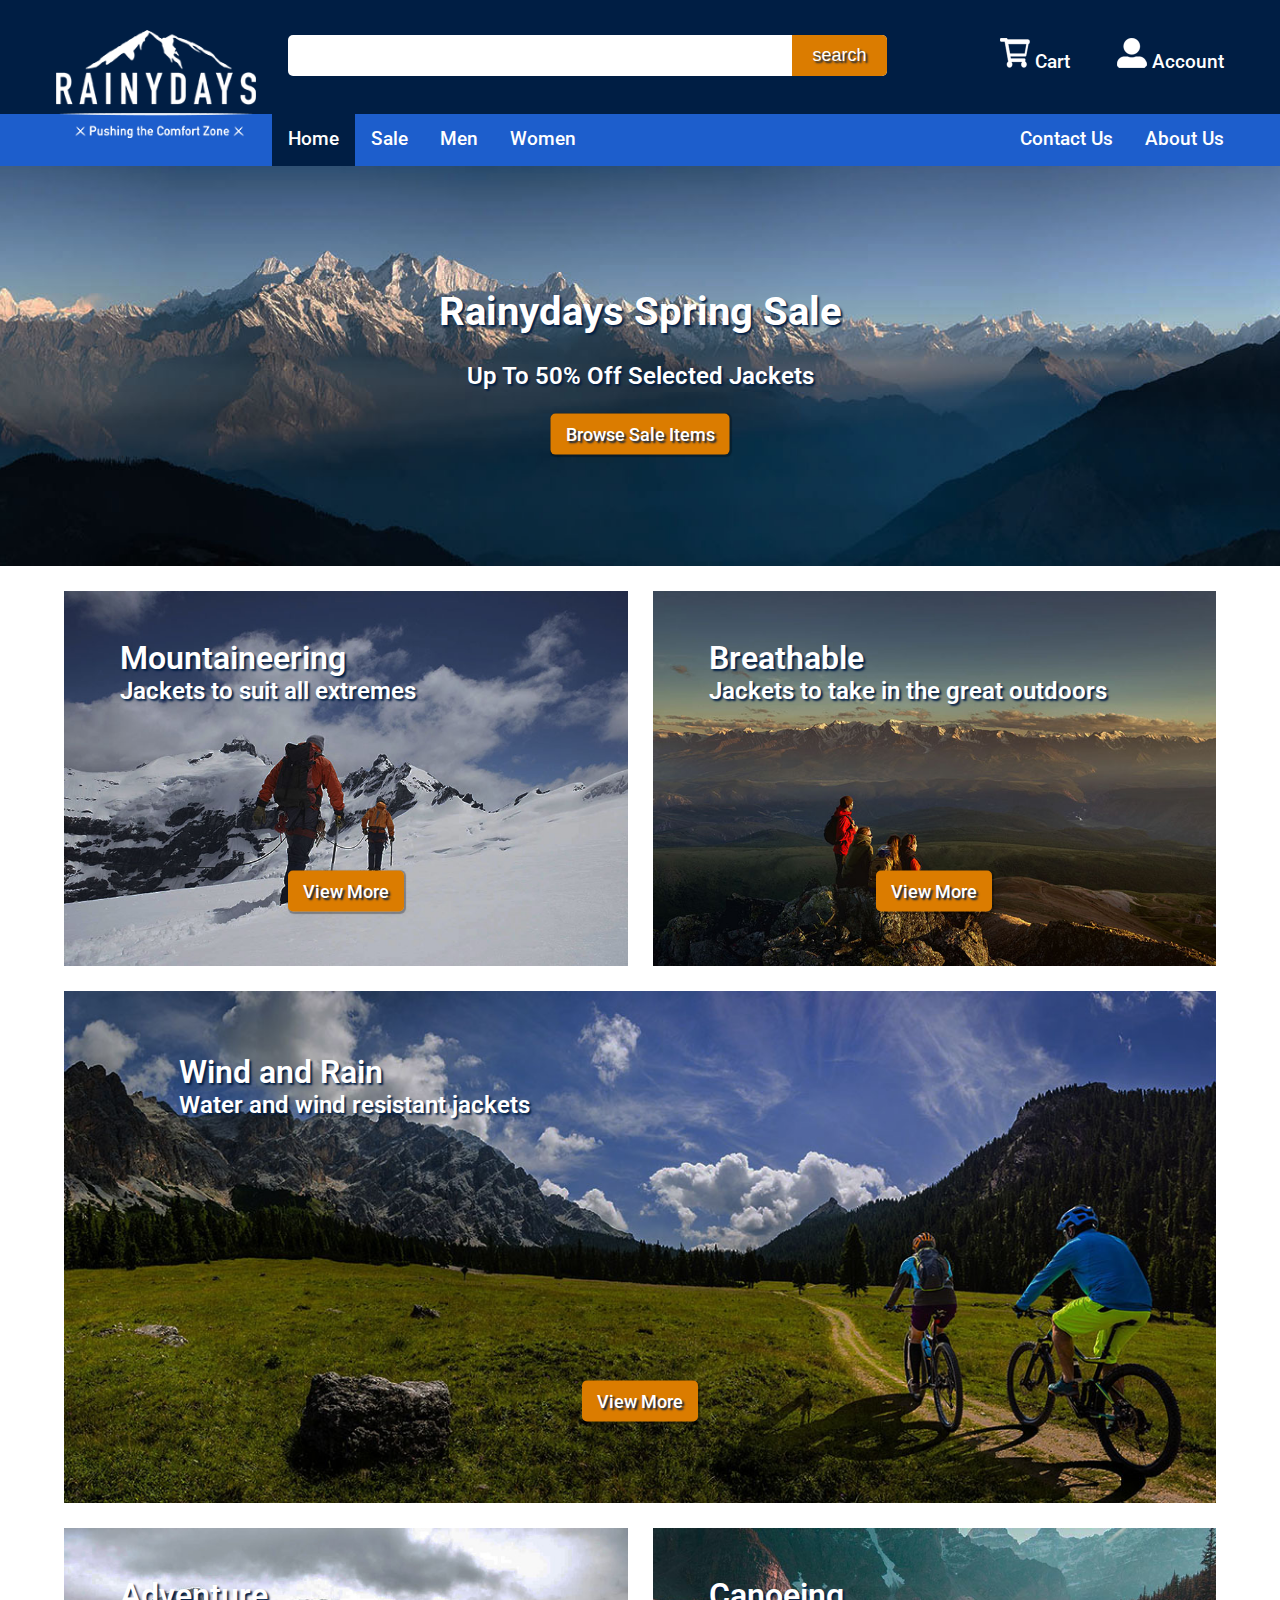
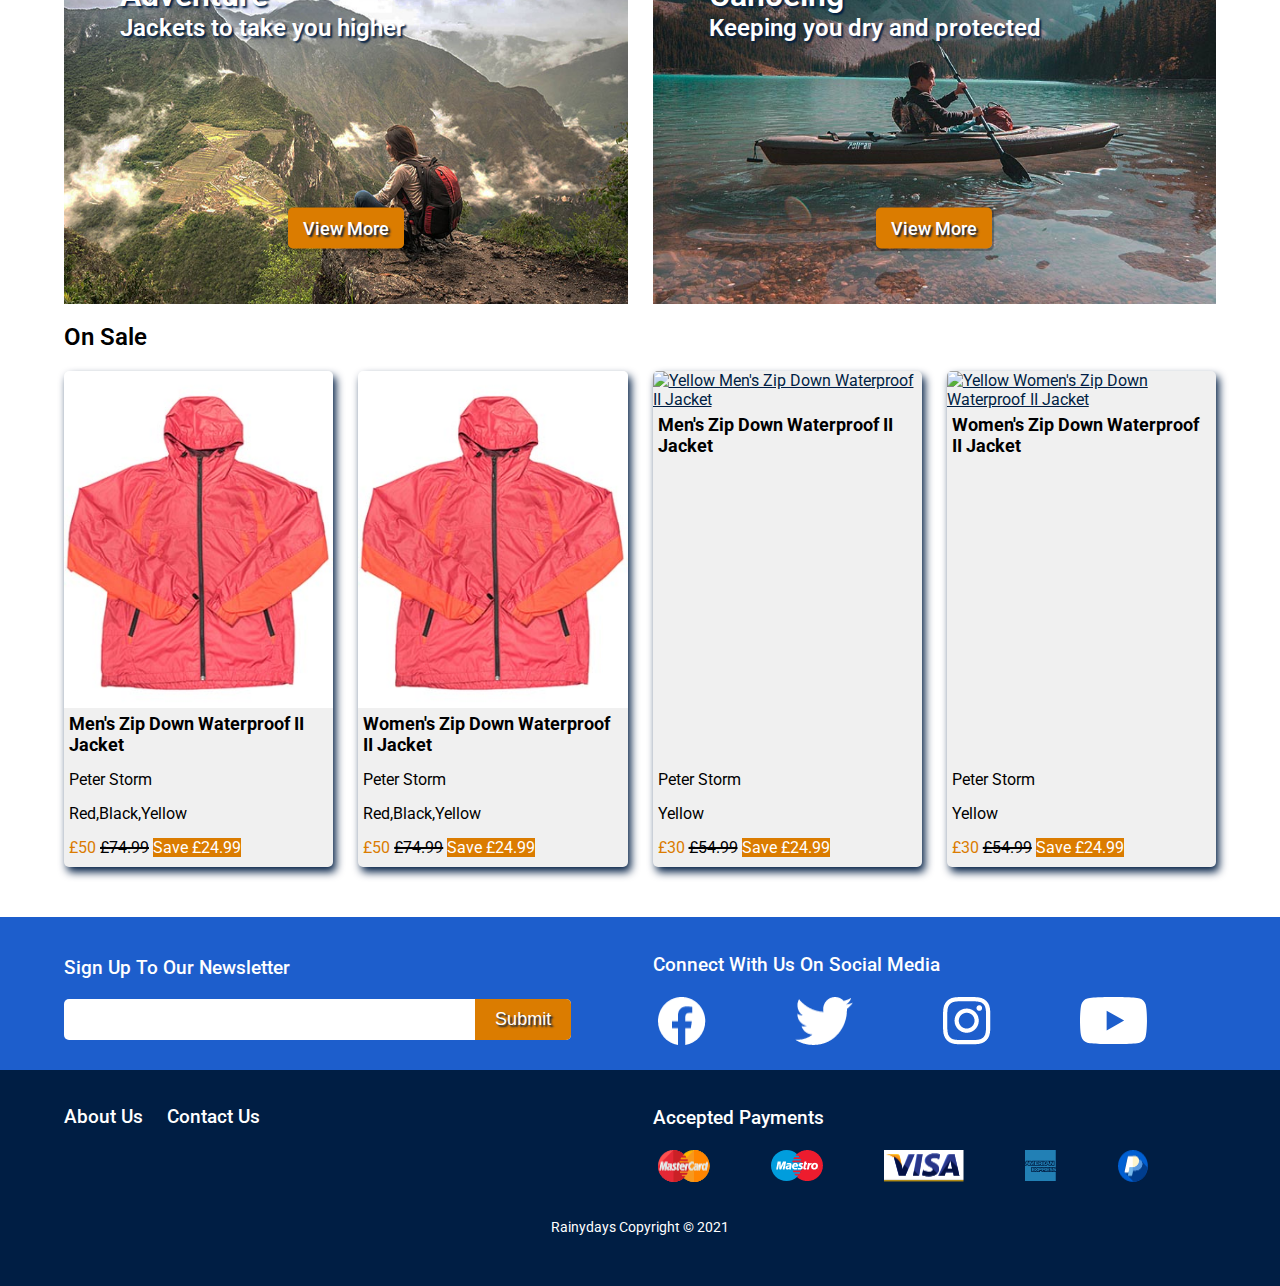
==== commit 4b19a1e7: "accessability update" ====
--- a/index.html
+++ b/index.html
@@ -11,6 +11,7 @@
     <link href="https://fonts.googleapis.com/css2?family=Roboto:ital,wght@0,100;0,300;0,400;0,500;0,700;0,900;1,100;1,300;1,400;1,500;1,700;1,900&display=swap" rel="stylesheet" />
     <link rel="stylesheet" href="css/styles.css" />
     <link rel="stylesheet" href="css/pages/index.css" />
+    <script src="js/index.js" type="module" defer></script>
     <!-- Hotjar Tracking Code for https://a-j-barrett.netlify.app/ -->
     <script>
       (function (h, o, t, j, a, r) {
@@ -30,6 +31,7 @@
   </head>
   <body>
     <header>
+      <div id="skip"><a href="#main-content">Skip to Main Content</a></div>
       <nav>
         <ul class="main-nav-container page-wrapper">
           <!-- menu drop down-->
@@ -40,9 +42,9 @@
             <input type="checkbox" id="menu-drop-down" />
             <ul class="hamburger main-nav-menu">
               <li id="current"><a href="index.html">Home</a></li>
-              <li><a href="products.html?on_sale=true">Sale</a></li>
-              <li><a href="products.html?sex=men">Men</a></li>
-              <li><a href="products.html?sex=women">Women</a></li>
+              <li class="sale-products"><a href="products.html?on_sale=true">Sale</a></li>
+              <li class="mens-products"><a href="products.html?sex=men">Men</a></li>
+              <li class="womens-products"><a href="products.html?sex=women">Women</a></li>
               <li><a href="contact.html">Contact Us</a></li>
               <li><a href="about.html">About Us</a></li>
             </ul>
@@ -73,7 +75,7 @@
           </li>
           <!--Cart-->
           <li class="main-nav-cart">
-            <a href="cart.html">
+            <a href="cart.html" id="cart">
               <img src="images/interface_and_logo/empty_cart_icon_1@2x.png" alt="Cart Empty" class="navigation-icons" />
               <span class="desktop-nav">Cart</span>
             </a>
@@ -93,10 +95,10 @@
         <div class="page-wrapper">
           <div class="banner-content">
             <a href="products.html" class="image-text-links">
-              <h1>Rainydays Winter Sale</h1>
+              <h1 id="main-content">Rainydays Spring Sale</h1>
               <p>Up To 50% Off Selected Jackets</p>
             </a>
-            <a href="products.html" class="cta">Browse Selection</a>
+            <a href="products.html?on_sale=true" class="cta">Browse Sale Items</a>
           </div>
         </div>
       </section>
@@ -105,22 +107,16 @@
         <h2>Browse Our Jackets</h2>
         <div class="quick-links">
           <div>
-            <a href="products.html">
+            <a href="products.html?sex=men">
               <img src="images/promo_and_home_photos/men_small_square.jpg" alt="Men's Jackets" />
-            </a>
-            <h3>Men</h3>
-          </div>
-          <div>
-            <a href="products.html">
+              <h3>Men</h3>
+            </a>
+          </div>
+          <div>
+            <a href="products.html?sex=women">
               <img src="images/promo_and_home_photos/women_small_square.jpg" alt="Women's Jackets" />
-            </a>
-            <h3>Women</h3>
-          </div>
-          <div>
-            <a href="products.html">
-              <img src="images/promo_and_home_photos/kids_small_square.jpg" alt="Kid's Jackets" />
-            </a>
-            <h3>Kids</h3>
+              <h3>Women</h3>
+            </a>
           </div>
         </div>
       </section>
@@ -220,54 +216,7 @@
       <section class="featured-products page-wrapper">
         <h2>On Sale</h2>
         <div class="product-list-grid">
-          <!-- <div class="product-item">
-            <a href="product.html">
-              <div class="overlay"></div>
-              <img src="images/products/red_jacket_small.jpg" alt="Red Jacket" />
-            </a>
-            <h3>Men's Zip Down Waterproof II Jacket</h3>
-            <div>
-              <p>Peter Storm</p>
-              <p>Red, Black, Yellow</p>
-              <p>£50.00</p>
-            </div>
-          </div>
-          <div class="product-item">
-            <a href="product.html">
-              <div class="overlay"></div>
-              <img src="images/products/green_jacket_small.jpg" alt="Green Jacket" />
-            </a>
-            <h3>Women's Water-Resistant Jacket</h3>
-            <div>
-              <p>Snow Storm</p>
-              <p>Green</p>
-              <p>£44.99</p>
-            </div>
-          </div>
-          <div class="product-item">
-            <a href="product.html">
-              <div class="overlay"></div>
-              <img src="images/products/blue_jacket_small.jpg" alt="Blue Jacket" />
-            </a>
-            <h3>Men's Zip Down Waterproof I Jacket</h3>
-            <div>
-              <p>Mountain Gear</p>
-              <p>Blue, Black</p>
-              <p>£44.99</p>
-            </div>
-          </div>
-          <div class="product-item">
-            <a href="product.html">
-              <div class="overlay"></div>
-              <img src="images/products/black_jacket_small.jpg" alt="Black Jacket" />
-            </a>
-            <h3>Men's Zip Down Waterproof I Jacket</h3>
-            <div>
-              <p>Hail Storm</p>
-              <p>Blue, Red, Black</p>
-              <p>£50.00</p>
-            </div>
-          </div> -->
+          <!-- JS fills in here -->
         </div>
       </section>
     </main>
@@ -316,6 +265,5 @@
         </div>
       </section>
     </footer>
-    <script src="js/index.js" type="module"></script>
   </body>
 </html>
--- a/css/styles.css
+++ b/css/styles.css
@@ -102,7 +102,8 @@
 /*standard wrappers for content (careful where adding to nav bar and footer)*/
 .page-wrapper,
 .page-wrapper-medium,
-.page-wrapper-small {
+.page-wrapper-small,
+.page-wrapper-xsmall {
   max-width: 1200px;
   width: 90%;
   margin: 0px auto;
@@ -116,14 +117,45 @@
   max-width: 600px;
 }
 
+.page-wrapper-xsmall {
+  max-width: 350px;
+}
+
 /*Hidden for small screens and hamburgers*/
 .desktop-nav-account,
-#menu-drop-down,
-#search-drop-down,
 .desktop-nav,
 .desktop-logo,
 .main-nav-contact {
   display: none;
+}
+
+/*visually hidden so screen readers tab on them on smaller screens*/
+#search-drop-down,
+#menu-drop-down {
+  position: absolute;
+  clip: rect(1px, 1px, 1px, 1px);
+  padding: 0;
+  margin: -1px;
+  border: 0;
+  height: 1px;
+  width: 1px;
+  overflow: hidden;
+  white-space: nowrap;
+}
+
+#skip a {
+  position: absolute;
+  left: -10000px;
+  top: auto;
+  width: 1px;
+  height: 1px;
+  overflow: hidden;
+}
+
+#skip a:focus {
+  position: static;
+  width: auto;
+  height: auto;
 }
 
 /*button colours and styles*/
@@ -142,6 +174,7 @@
 
 .cta-green {
   background-color: var(--cta-green);
+  border-color: #001e44;
 }
 
 .button-container a,
@@ -158,6 +191,7 @@
   margin: 10px 0;
 }
 
+#quantity,
 .login-container input,
 footer input,
 nav input,
@@ -175,6 +209,22 @@
 nav input {
   padding: 10px;
   border: none;
+}
+
+.error {
+  color: red;
+  font-size: 0.8rem;
+}
+
+.success {
+  background-color: green;
+  color: white;
+  border-radius: 5px;
+}
+
+.success p {
+  text-align: center;
+  margin: 10px 10px;
 }
 
 /*because safari is annoying!*/
@@ -376,6 +426,7 @@
 .overlay-container:hover .overlay {
   display: block;
   background: rgba(0, 30, 68, 0.3);
+  border-radius: 5px 5px 0 0;
 }
 
 .page-bread-crumbs a:hover {
@@ -553,7 +604,7 @@
   display: flex;
   flex-direction: column;
   flex: start;
-  border: 2px solid var(--dark-blue);
+  /*border: 2px solid var(--dark-blue);*/
   height: 100%;
   border-radius: 5px;
   box-shadow: 3px 5px 8px var(--dark-blue);
@@ -587,8 +638,117 @@
   margin-bottom: 50px;
 }
 
+/* shared colours for prices */
+
+.sale-price {
+  color: var(--cta-orange);
+}
+
+.previous-price {
+  text-decoration: line-through;
+  text-decoration-thickness: 2px;
+}
+
+.save-price {
+  background: var(--cta-orange);
+  color: white;
+}
+
+/* light box pop-up*/
+
+.lightbox-background {
+  position: fixed;
+  z-index: 1000;
+  padding: 10px;
+  left: 0;
+  top: 0;
+  width: 100%;
+  height: 100%;
+  overflow: auto;
+  background-color: rgb(0, 30, 68, 0.7);
+}
+
+.lightbox-content {
+  margin: auto;
+  padding: 20px;
+  width: 280px;
+  background-color: var(--light-blue);
+  color: white;
+  border: 2px solid white;
+  overflow: scroll;
+  -ms-overflow-style: none;
+  scrollbar-width: none;
+}
+
+.lightbox-content::-webkit-scrollbar {
+  display: none;
+}
+
+.lightbox-image {
+  display: block;
+  margin: auto;
+  width: 80%;
+}
+
+.lightbox-button-container {
+  display: inline-flex;
+  width: 100%;
+}
+
+.lightbox-button-container button {
+  width: 120px;
+  margin: 0 auto;
+}
+
+/* js toggles filter settings visibility on click*/
+
+.collapsed-section-product,
+.collapsed-section {
+  overflow: hidden;
+  height: 40px;
+}
+
+.collapsed-section-product {
+  height: 60px;
+}
+
+.product-section-heading,
+.filter-items {
+  position: relative;
+  cursor: pointer;
+}
+
+.product-section-heading {
+  width: fit-content;
+}
+
+.product-section-heading::after,
+.filter-items::after {
+  position: absolute;
+  top: 15px;
+  right: 10px;
+  content: "";
+  rotate: 90deg;
+  border-top: 10px solid transparent;
+  border-left: 10px solid white;
+  border-bottom: 10px solid transparent;
+}
+
+.product-section-heading::after {
+  top: 3px;
+  right: -20px;
+  border-top: 8px solid transparent;
+  border-left: 8px solid black;
+  border-bottom: 8px solid transparent;
+}
+
+.collapsed-section-product .product-section-heading::after,
+.collapsed-section .filter-items::after {
+  rotate: 0deg;
+}
+
 /*allows down to around 300px width smallest screen on data shows 320px*/
-@media only screen and (max-width: 359px) {
+@media only screen and (max-width: 380px) {
   nav li {
     padding: 0.6rem;
   }
